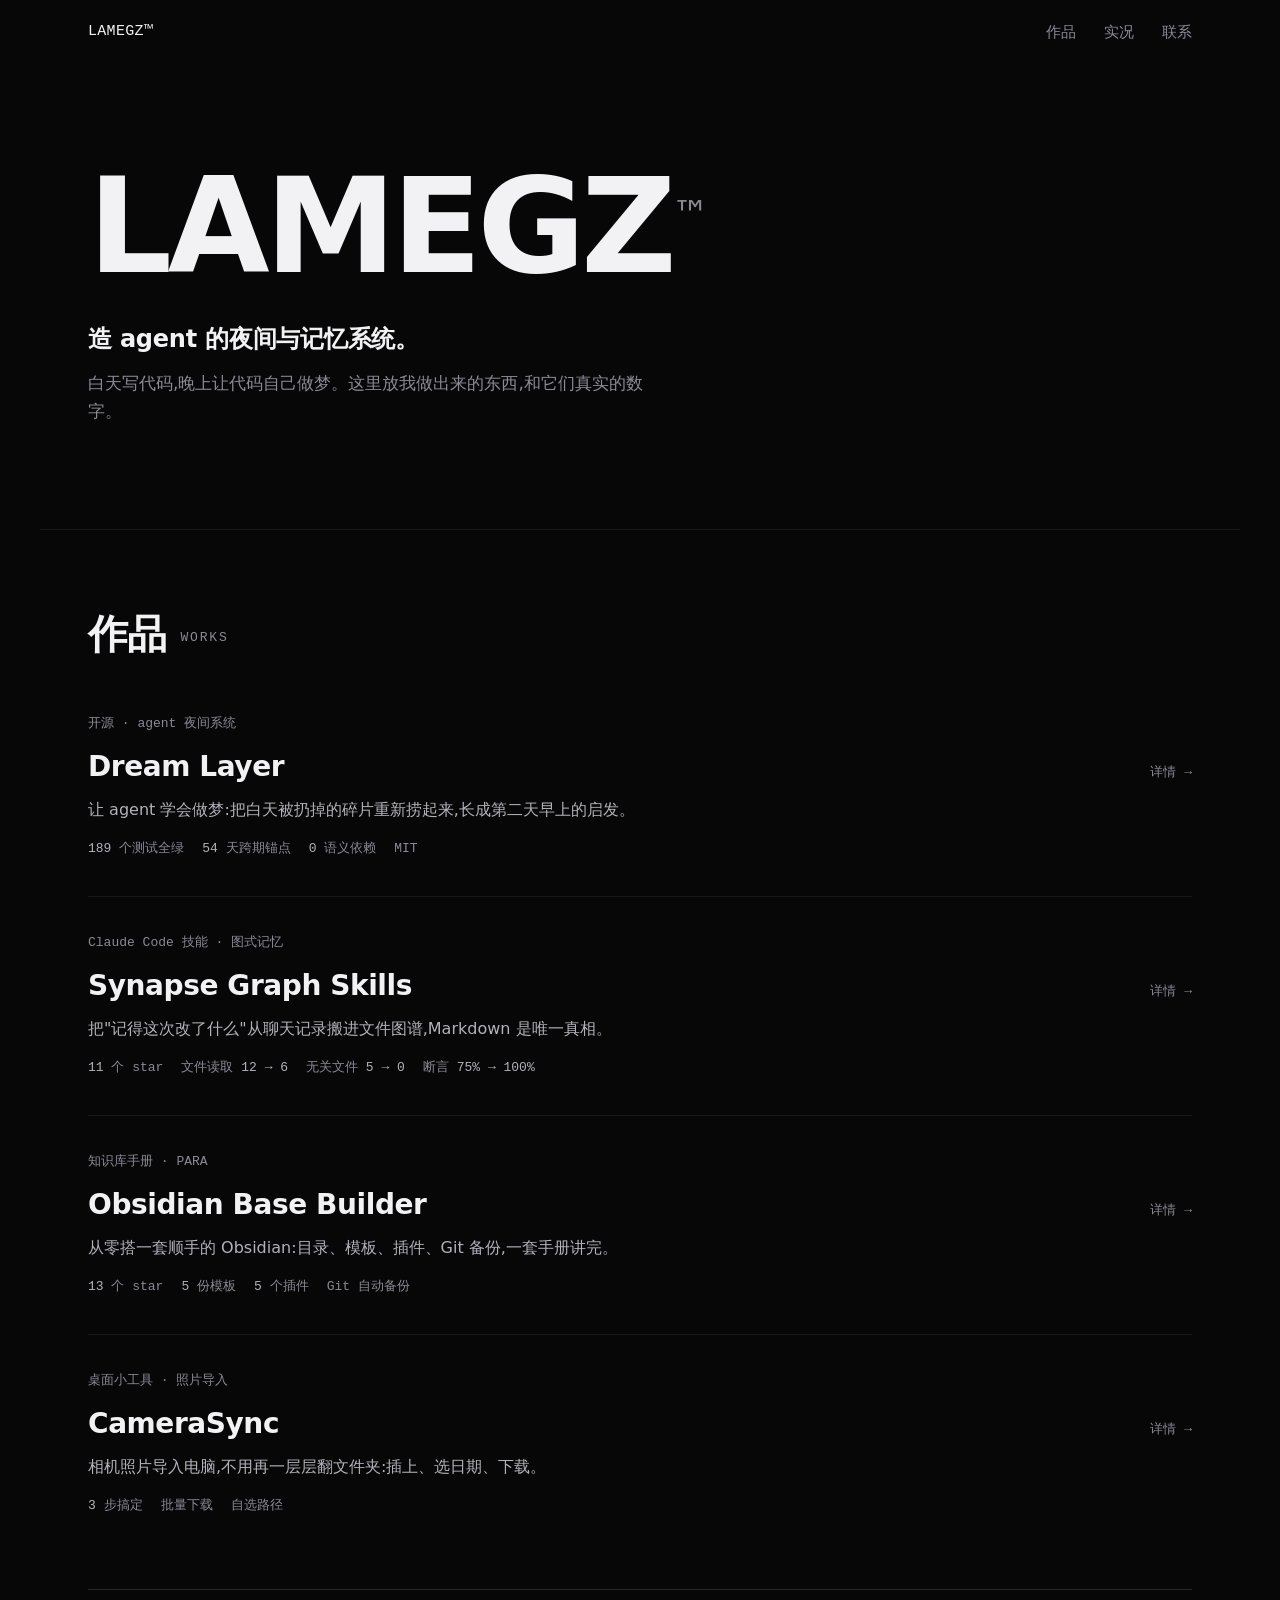
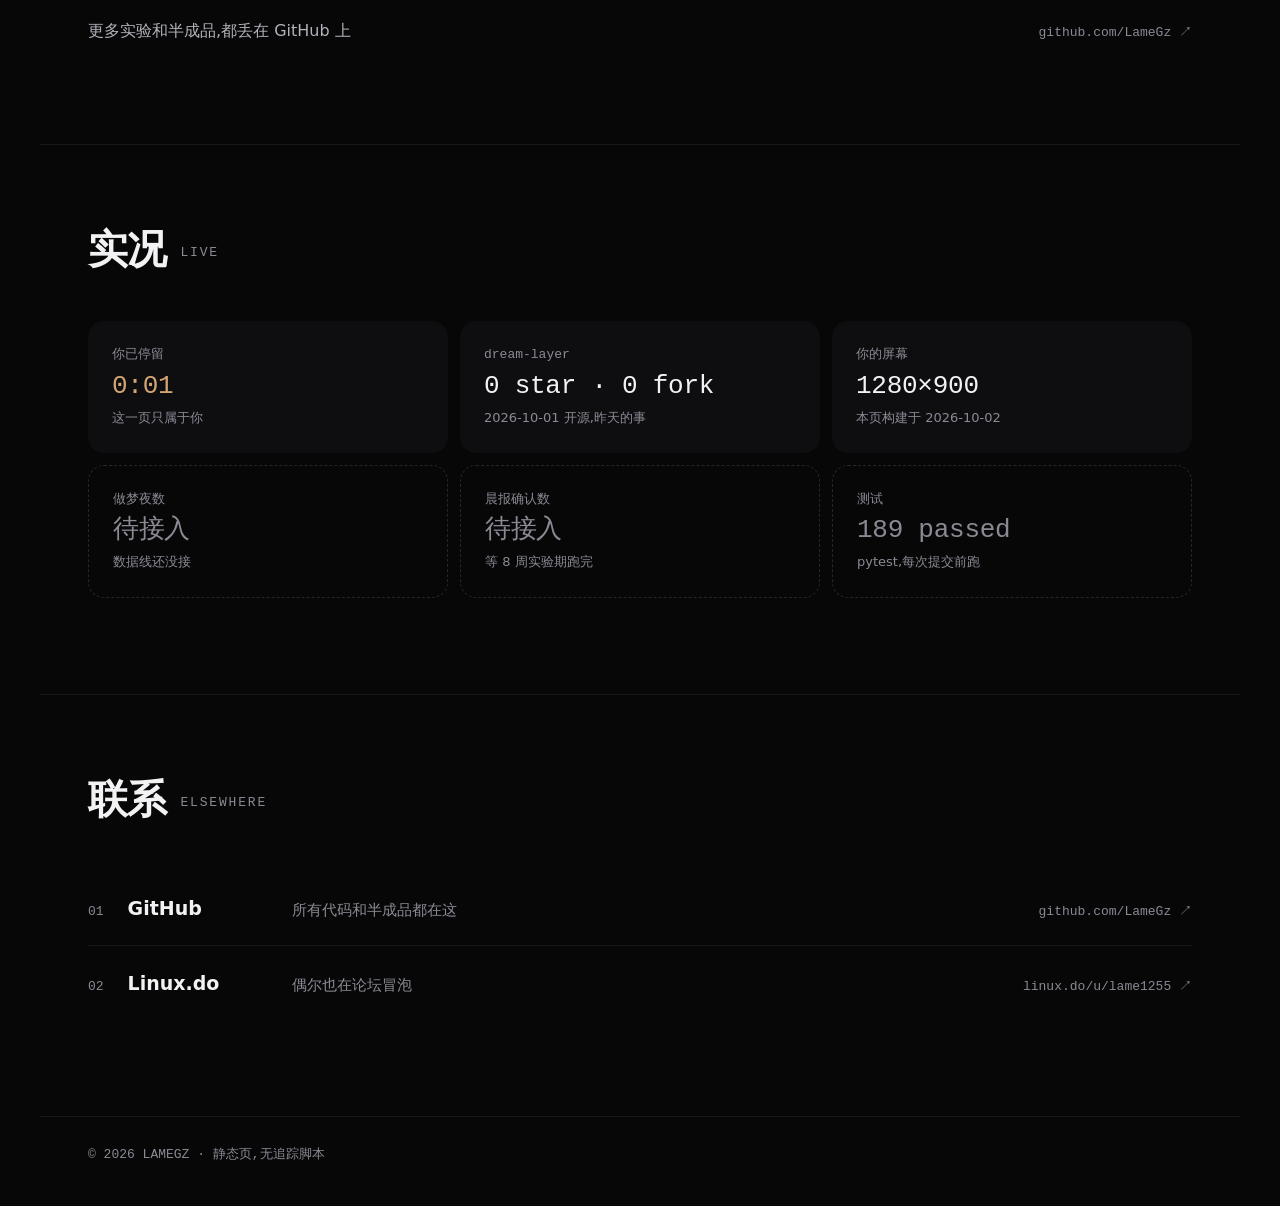
==== site/index.html @ 633fb7c5 "site: 作品集主页按 error9pm 式暗色排版重写 - token 架构:近黑三级底 + 沙金 accent + 三级灰 label,Geist/GeistMono 自托管 woff2 - 结" ====
<!doctype html>
<html lang="zh-CN">
<head>
<meta charset="utf-8">
<meta name="viewport" content="width=device-width, initial-scale=1">
<meta name="theme-color" content="#070708">
<meta name="description" content="LAMEGZ 的个人作品集:agent 的夜间与记忆系统,以及别的实验。所有数字都是真的。">
<title>LAMEGZ - 作品、实况,和一些夜里做的事</title>
<link rel="icon" type="image/svg+xml" href="../docs/assets/icon.svg">
<style>
/* ===== 设计 token,暗色排版架构 ===== */
:root{
  color-scheme:dark;
  --bg-1:#070708; --bg-2:#0e0e11; --bg-3:#15151a;
  --lb-1:#f2f2f4; --lb-2:#b2b2ba; --lb-3:#8a8a94;
  --accent:#d4a574; --accent-dim:#8f7350;
  --sep:rgba(242,242,244,.07); --sep-strong:rgba(242,242,244,.13);
  --wrap:1200px; --gutter:clamp(24px,5vw,48px);
  --sans:"Geist","PingFang SC","Microsoft YaHei",system-ui,sans-serif;
  --mono:"GeistMono",ui-monospace,"Cascadia Mono",Consolas,monospace;
  --ease:cubic-bezier(.22,1,.36,1);
}
@font-face{font-family:"Geist";src:url("fonts/Geist-var.woff2") format("woff2");
  font-weight:100 900;font-display:swap}
@font-face{font-family:"GeistMono";src:url("fonts/GeistMono-var.woff2") format("woff2");
  font-weight:100 900;font-display:swap}

*{box-sizing:border-box;margin:0;padding:0}
html{scroll-behavior:smooth}
@media (prefers-reduced-motion:reduce){html{scroll-behavior:auto}}
body{background:var(--bg-1);color:var(--lb-2);font-family:var(--sans);
  font-size:17px;line-height:1.6;-webkit-font-smoothing:antialiased}
::selection{background:var(--accent);color:#070708}
a{color:inherit;text-decoration:none}
.mono{font-family:var(--mono)}
.wrap{max-width:var(--wrap);margin:0 auto;padding:0 var(--gutter)}

:focus-visible{outline:2px solid var(--accent);outline-offset:3px;border-radius:2px}
a:active{transform:scale(.98)}

/* 跨页过渡:进入作品页时,行会生长成那边的 hero */
@media (prefers-reduced-motion:no-preference){
  @view-transition{navigation:auto}
}

/* ===== 顶栏 ===== */
.site-head{display:flex;align-items:center;justify-content:space-between;
  padding:20px var(--gutter);max-width:var(--wrap);margin:0 auto}
.brand{font-family:var(--mono);font-size:15px;color:var(--lb-1);letter-spacing:.02em}
.site-head nav{display:flex;gap:28px}
.site-head nav a{font-size:15px;color:var(--lb-3);transition:color .22s var(--ease)}
.site-head nav a:hover{color:var(--lb-1)}

/* ===== Hero ===== */
.hero{padding:96px var(--gutter) 104px;max-width:var(--wrap);margin:0 auto}
.hero h1{font-size:clamp(56px,11vw,132px);font-weight:700;line-height:1;
  letter-spacing:-.035em;color:var(--lb-1)}
.hero h1 sup{font-size:.28em;font-weight:500;color:var(--lb-3);vertical-align:super}
.hero .who{margin-top:28px;font-size:clamp(19px,2.6vw,24px);color:var(--lb-1);font-weight:600;
  letter-spacing:-.01em}
.hero .say{margin-top:12px;max-width:34em;font-size:17px;color:var(--lb-3)}
@media (prefers-reduced-motion:no-preference){
  .hero>*{opacity:0;transform:translateY(16px);animation:rise .6s var(--ease) forwards}
  .hero .who{animation-delay:.08s}.hero .say{animation-delay:.16s}
  @keyframes rise{to{opacity:1;transform:none}}
}

/* ===== 区块标题:中文大字 + 英文小字同行 ===== */
.sec{border-top:1px solid var(--sep);padding-block:72px 96px}
.sec>h2{font-size:clamp(28px,4.4vw,40px);font-weight:600;letter-spacing:-.02em;
  color:var(--lb-1);margin-bottom:40px}
.sec>h2 small{font-family:var(--mono);font-size:13px;font-weight:400;
  color:var(--lb-3);margin-left:14px;letter-spacing:.14em;vertical-align:.5em}

/* ===== 作品行 ===== */
.work{display:block;padding:36px 0;border-top:1px solid var(--sep);
  transition:background .22s var(--ease)}
.work:first-of-type{border-top:none;padding-top:8px}
.work:hover{background:linear-gradient(90deg,var(--bg-2),transparent 70%)}
.work-head{display:flex;align-items:baseline;justify-content:space-between;gap:16px}
.work h3{font-size:clamp(22px,3vw,28px);font-weight:600;letter-spacing:-.015em;
  color:var(--lb-1)}
.work .go{font-family:var(--mono);font-size:13px;color:var(--lb-3);white-space:nowrap;
  transition:color .22s var(--ease)}
.work:hover .go{color:var(--accent)}
.work .cat{font-family:var(--mono);font-size:13px;color:var(--lb-3);margin-bottom:10px}
.work .pitch{margin-top:8px;max-width:36em;font-size:16px;color:var(--lb-2)}
.work .data{margin-top:16px;display:flex;flex-wrap:wrap;gap:6px 18px;
  font-family:var(--mono);font-size:13px;color:var(--lb-3)}
.work .data b{font-weight:500;color:var(--lb-2)}
.more{display:flex;justify-content:space-between;align-items:baseline;
  padding:28px 0 4px;border-top:1px solid var(--sep-strong);margin-top:36px}
.more span:first-child{font-size:16px;color:var(--lb-2)}
.more .go{font-family:var(--mono);font-size:13px;color:var(--lb-3)}
.more:hover .go{color:var(--accent)}

/* ===== 实况 ===== */
.live-grid{display:grid;grid-template-columns:repeat(3,1fr);gap:12px}
.cell{background:var(--bg-2);border-radius:16px;padding:24px;min-height:132px;
  display:flex;flex-direction:column;justify-content:space-between}
.cell .lb{font-family:var(--mono);font-size:13px;color:var(--lb-3)}
.cell .v{font-family:var(--mono);font-size:26px;font-weight:500;color:var(--lb-1);
  letter-spacing:-.01em}
.cell .v a:hover{color:var(--accent)}
.cell .note{font-size:13px;color:var(--lb-3)}
.cell.dim{background:transparent;border:1px dashed var(--sep-strong)}
.cell.dim .v{color:var(--lb-3);font-weight:400}
.cell.is-live .v{color:var(--accent);font-variant-numeric:tabular-nums}

/* ===== 联系 ===== */
.else-row{display:flex;align-items:baseline;gap:24px;padding:22px 0;
  border-top:1px solid var(--sep);transition:padding-left .22s var(--ease)}
.else-row:hover{padding-left:8px}
.else-row .no{font-family:var(--mono);font-size:13px;color:var(--lb-3)}
.else-row .name{font-size:19px;font-weight:600;color:var(--lb-1);min-width:140px}
.else-row .use{font-size:15px;color:var(--lb-3);flex:1}
.else-row .go{font-family:var(--mono);font-size:13px;color:var(--lb-3)}
.else-row:hover .go{color:var(--accent)}
.else-row:first-of-type{border-top:none}

footer{border-top:1px solid var(--sep);padding:28px var(--gutter) 40px;
  max-width:var(--wrap);margin:0 auto;font-family:var(--mono);font-size:13px;
  color:var(--lb-3)}

/* ===== 移动端 ===== */
@media (max-width:820px){
  .live-grid{grid-template-columns:repeat(2,1fr)}
  .else-row{flex-wrap:wrap;gap:8px 16px}
}
@media (max-width:560px){
  .live-grid{grid-template-columns:1fr}
  .hero{padding:72px var(--gutter) 80px}
  .sec{padding-block:56px 72px}
  .cell{min-height:104px;padding:20px}
}
@media (prefers-reduced-motion:reduce){
  .work,.else-row,.go{transition:none}
  .work:hover{background:none}
  .else-row:hover{padding-left:0}
}
</style>
</head>
<body>

<header class="site-head">
  <a class="brand" href="./">LAMEGZ™</a>
  <nav>
    <a href="#works">作品</a>
    <a href="#live">实况</a>
    <a href="#elsewhere">联系</a>
  </nav>
</header>

<main>

  <section class="hero">
    <h1>LAMEGZ<sup>™</sup></h1>
    <p class="who">造 agent 的夜间与记忆系统。</p>
    <p class="say">白天写代码,晚上让代码自己做梦。这里放我做出来的东西,和它们真实的数字。</p>
  </section>

  <section id="works" class="sec wrap">
    <h2>作品<small>WORKS</small></h2>

    <a class="work" href="works/dream-layer/" style="view-transition-name:wl-dream">
      <p class="cat">开源 · agent 夜间系统</p>
      <div class="work-head">
        <h3>Dream Layer</h3>
        <span class="go">详情 →</span>
      </div>
      <p class="pitch">让 agent 学会做梦:把白天被扔掉的碎片重新捞起来,长成第二天早上的启发。</p>
      <p class="data"><span><b>189</b> 个测试全绿</span><span><b>54</b> 天跨期锚点</span><span><b>0</b> 语义依赖</span><span>MIT</span></p>
    </a>

    <a class="work" href="works/synapse-graph-skills/">
      <p class="cat">Claude Code 技能 · 图式记忆</p>
      <div class="work-head">
        <h3>Synapse Graph Skills</h3>
        <span class="go">详情 →</span>
      </div>
      <p class="pitch">把"记得这次改了什么"从聊天记录搬进文件图谱,Markdown 是唯一真相。</p>
      <p class="data"><span><b>11</b> 个 star</span><span>文件读取 <b>12 → 6</b></span><span>无关文件 <b>5 → 0</b></span><span>断言 <b>75% → 100%</b></span></p>
    </a>

    <a class="work" href="works/obsidian-base-builder/">
      <p class="cat">知识库手册 · PARA</p>
      <div class="work-head">
        <h3>Obsidian Base Builder</h3>
        <span class="go">详情 →</span>
      </div>
      <p class="pitch">从零搭一套顺手的 Obsidian:目录、模板、插件、Git 备份,一套手册讲完。</p>
      <p class="data"><span><b>13</b> 个 star</span><span><b>5</b> 份模板</span><span><b>5</b> 个插件</span><span>Git 自动备份</span></p>
    </a>

    <a class="work" href="works/camerasync/">
      <p class="cat">桌面小工具 · 照片导入</p>
      <div class="work-head">
        <h3>CameraSync</h3>
        <span class="go">详情 →</span>
      </div>
      <p class="pitch">相机照片导入电脑,不用再一层层翻文件夹:插上、选日期、下载。</p>
      <p class="data"><span><b>3</b> 步搞定</span><span>批量下载</span><span>自选路径</span></p>
    </a>

    <a class="more" href="https://github.com/LameGz" rel="noopener">
      <span>更多实验和半成品,都丢在 GitHub 上</span>
      <span class="go">github.com/LameGz ↗</span>
    </a>
  </section>

  <section id="live" class="sec wrap">
    <h2>实况<small>LIVE</small></h2>
    <div class="live-grid">
      <div class="cell is-live">
        <span class="lb">你已停留</span>
        <span class="v" id="dwell">0:00</span>
        <span class="note">这一页只属于你</span>
      </div>
      <div class="cell">
        <span class="lb">dream-layer</span>
        <span class="v"><a href="https://github.com/LameGz/dream-layer" rel="noopener">0 star · 0 fork</a></span>
        <span class="note">2026-10-01 开源,昨天的事</span>
      </div>
      <div class="cell">
        <span class="lb">你的屏幕</span>
        <span class="v" id="vp">…</span>
        <span class="note">本页构建于 2026-10-02</span>
      </div>
      <div class="cell dim">
        <span class="lb">做梦夜数</span>
        <span class="v">待接入</span>
        <span class="note">数据线还没接</span>
      </div>
      <div class="cell dim">
        <span class="lb">晨报确认数</span>
        <span class="v">待接入</span>
        <span class="note">等 8 周实验期跑完</span>
      </div>
      <div class="cell dim">
        <span class="lb">测试</span>
        <span class="v">189 passed</span>
        <span class="note">pytest,每次提交前跑</span>
      </div>
    </div>
  </section>

  <section id="elsewhere" class="sec wrap">
    <h2>联系<small>ELSEWHERE</small></h2>
    <a class="else-row" href="https://github.com/LameGz" rel="noopener">
      <span class="no">01</span>
      <span class="name">GitHub</span>
      <span class="use">所有代码和半成品都在这</span>
      <span class="go">github.com/LameGz ↗</span>
    </a>
    <a class="else-row" href="https://linux.do/u/lame1255/summary" rel="noopener">
      <span class="no">02</span>
      <span class="name">Linux.do</span>
      <span class="use">偶尔也在论坛冒泡</span>
      <span class="go">linux.do/u/lame1255 ↗</span>
    </a>
  </section>

</main>

<footer>© 2026 LAMEGZ · 静态页,无追踪脚本</footer>

<script>
(function(){
  var t0=Date.now(),d=document.getElementById("dwell");
  function tick(){
    var s=Math.floor((Date.now()-t0)/1000);
    d.textContent=Math.floor(s/60)+":"+String(s%60).padStart(2,"0");
  }
  tick();setInterval(tick,1000);
  var vp=document.getElementById("vp");
  function size(){vp.textContent=innerWidth+"×"+innerHeight}
  size();addEventListener("resize",size);
})();
</script>

</body>
</html>
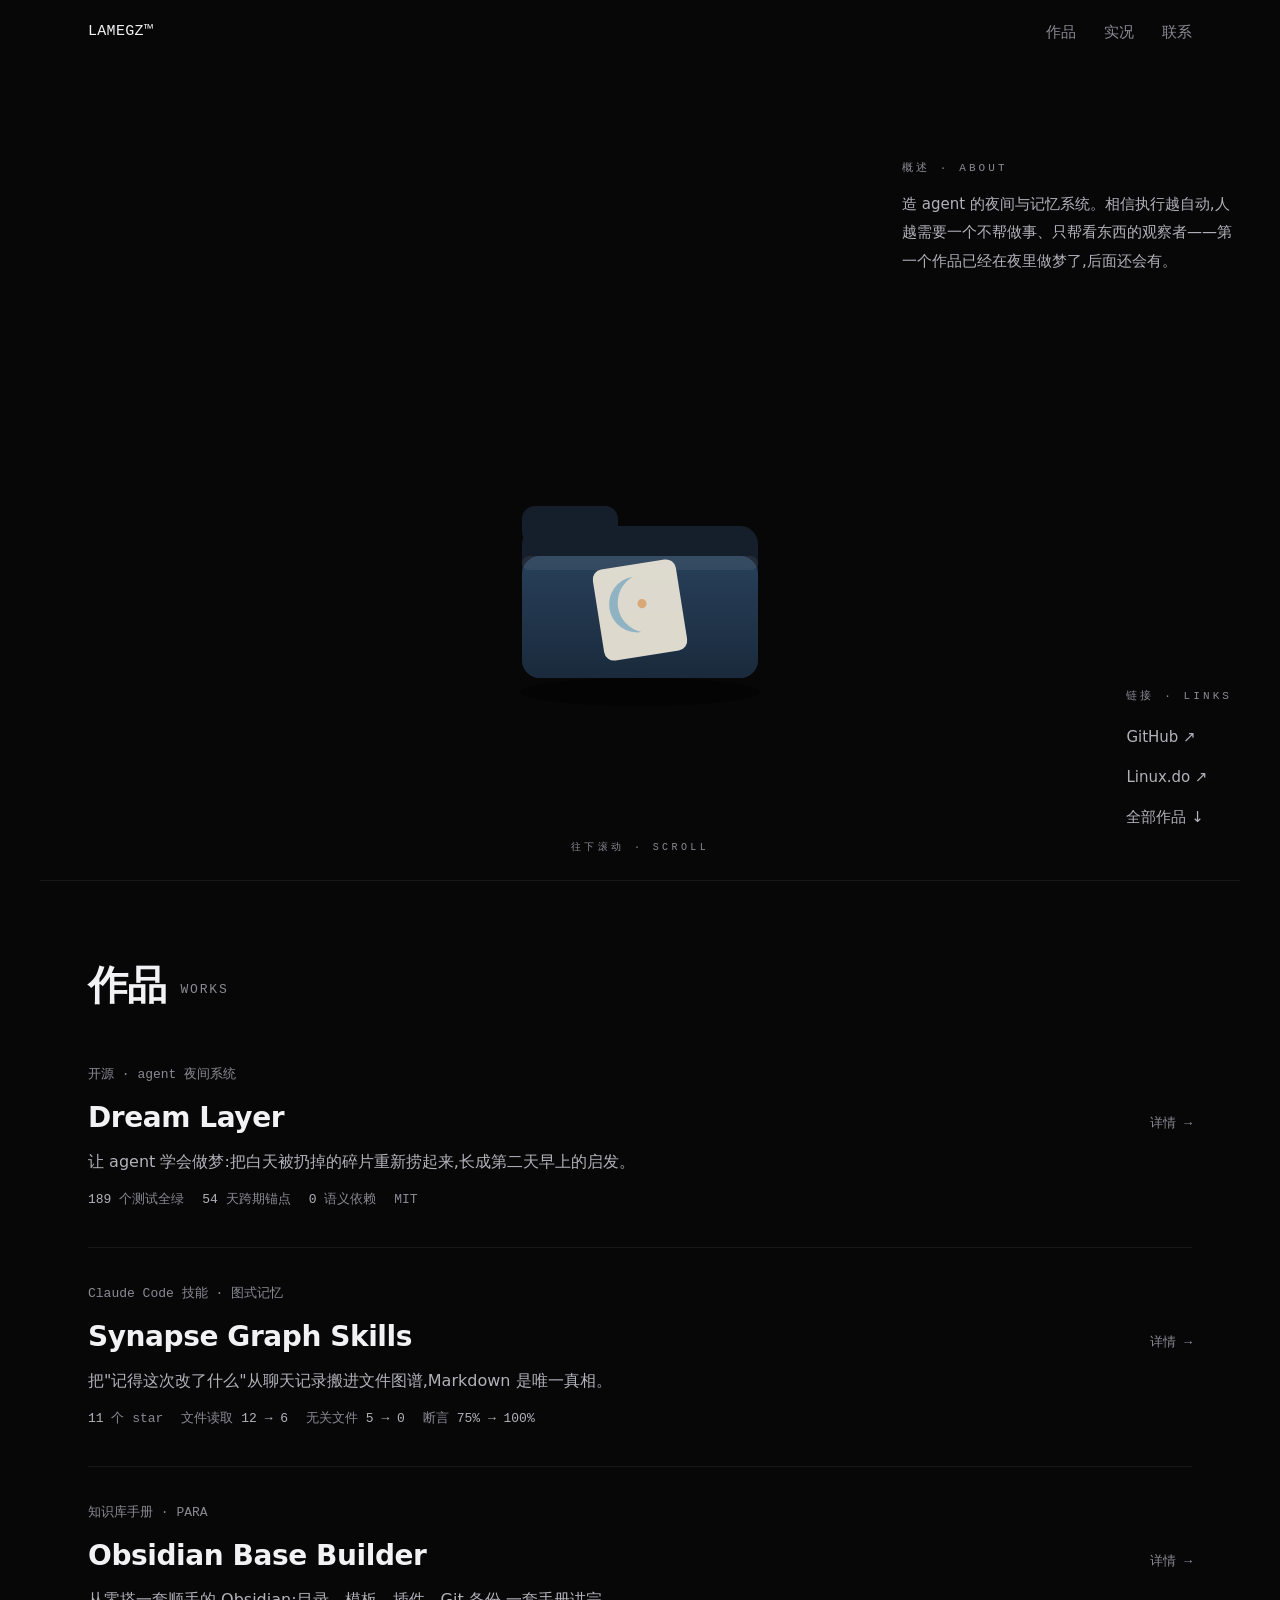
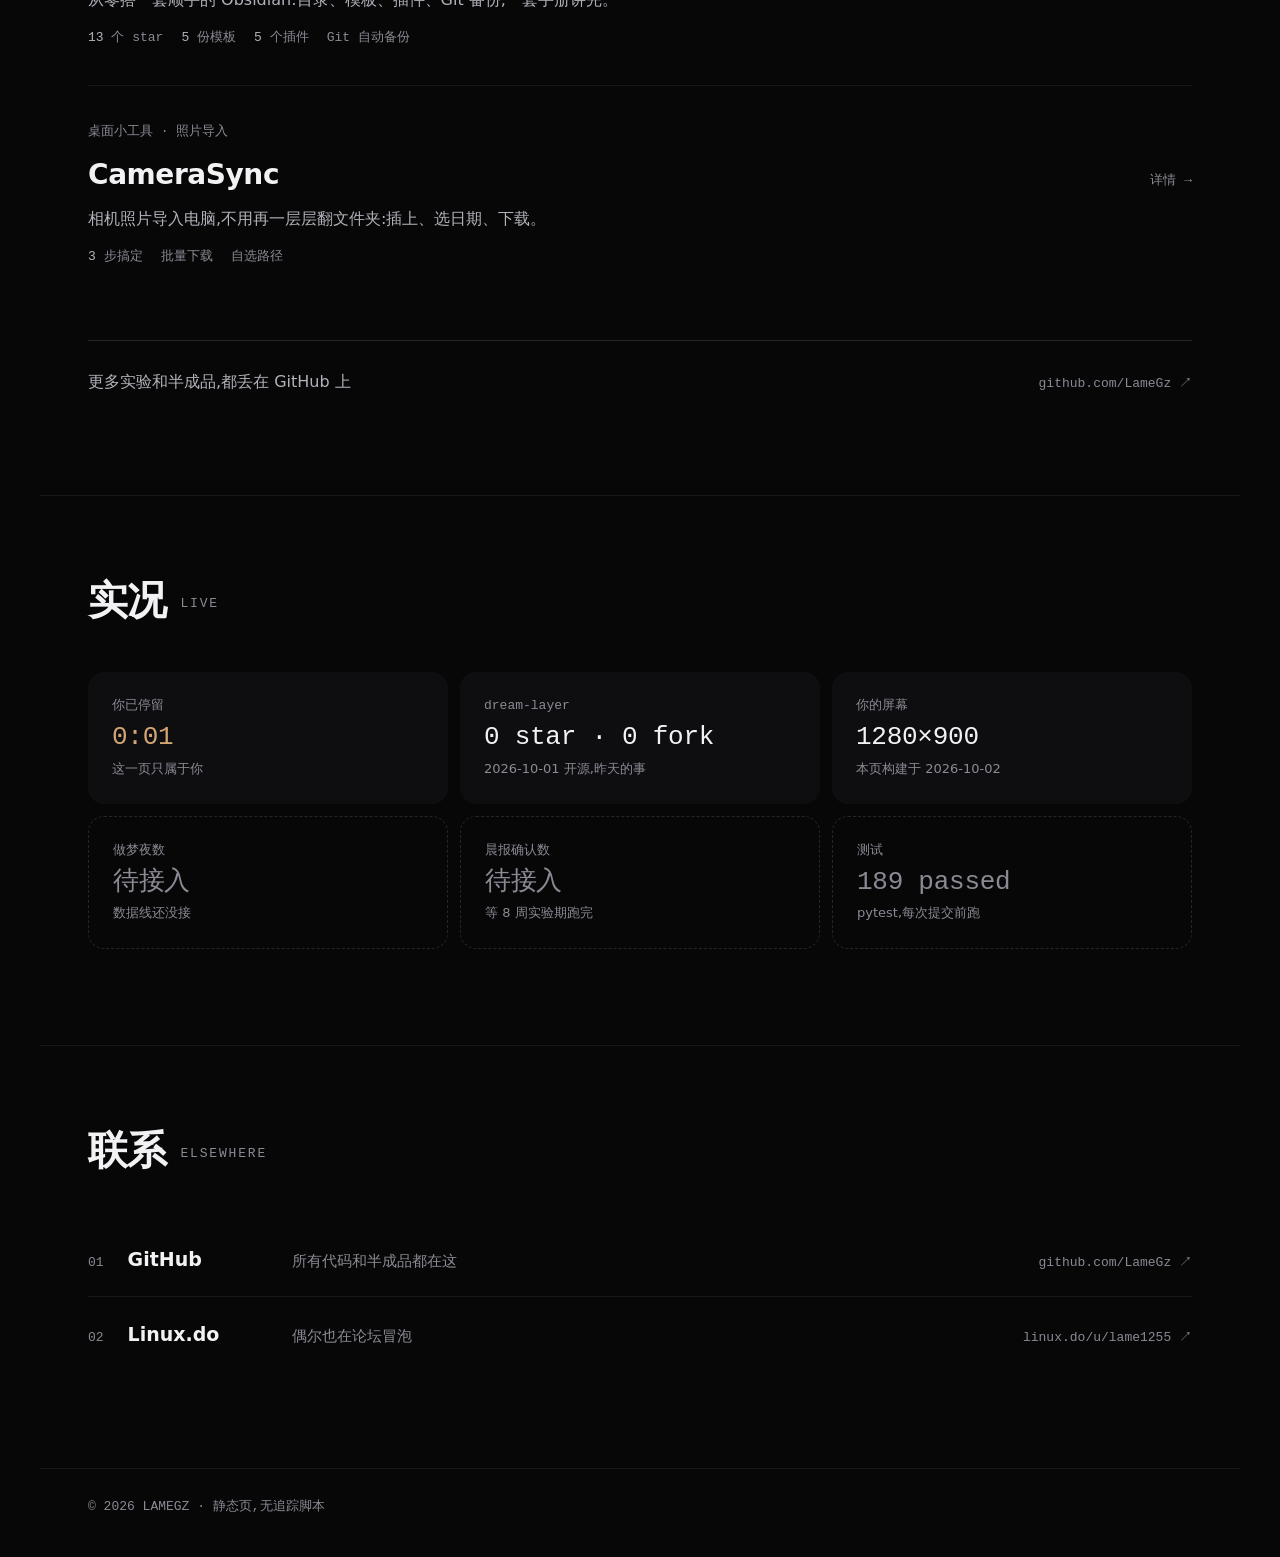
==== commit 80b10271: "site: portfolio opening — Q-folder center, corners carry about/links hover (or tap) lifts the lid an" ====
--- a/site/index.html
+++ b/site/index.html
@@ -51,18 +51,81 @@
 .site-head nav a{font-size:15px;color:var(--lb-3);transition:color .22s var(--ease)}
 .site-head nav a:hover{color:var(--lb-1)}
 
-/* ===== Hero ===== */
-.hero{padding:96px var(--gutter) 104px;max-width:var(--wrap);margin:0 auto}
-.hero h1{font-size:clamp(56px,11vw,132px);font-weight:700;line-height:1;
-  letter-spacing:-.035em;color:var(--lb-1)}
-.hero h1 sup{font-size:.28em;font-weight:500;color:var(--lb-3);vertical-align:super}
-.hero .who{margin-top:28px;font-size:clamp(19px,2.6vw,24px);color:var(--lb-1);font-weight:600;
-  letter-spacing:-.01em}
-.hero .say{margin-top:12px;max-width:34em;font-size:17px;color:var(--lb-3)}
-@media (prefers-reduced-motion:no-preference){
-  .hero>*{opacity:0;transform:translateY(16px);animation:rise .6s var(--ease) forwards}
-  .hero .who{animation-delay:.08s}.hero .say{animation-delay:.16s}
-  @keyframes rise{to{opacity:1;transform:none}}
+/* ===== Hero:Q 版文件夹,悬停展开作品卡 ===== */
+.hero-folder{position:relative;min-height:calc(100vh - 84px);display:grid;
+  place-items:center;padding:16px var(--gutter) 40px}
+.folder-stage{position:relative;width:min(430px,88vw);height:min(500px,72vh);
+  display:flex;align-items:flex-end;justify-content:center;cursor:pointer;outline:none}
+.folder-stage .folder-svg{width:min(320px,72vw);overflow:visible;
+  animation:wiggle 7s ease-in-out infinite;transform-origin:50% 90%}
+@keyframes wiggle{0%,100%{transform:rotate(0)}30%{transform:rotate(-1.1deg)}65%{transform:rotate(1.1deg)}}
+.folder-stage:hover .folder-svg,.folder-stage.open .folder-svg{animation-play-state:paused}
+.folder-lid{transform-box:fill-box;transform-origin:50% 100%;
+  transition:transform .5s var(--ease)}
+.folder-stage:hover .folder-lid,.folder-stage.open .folder-lid{
+  transform:rotateX(-24deg) translateY(-8px)}
+
+/* 作品卡:默认藏在文件夹里,悬停/轻触后弧形展开 */
+.wcard{position:absolute;left:50%;bottom:132px;width:196px;padding:18px 18px 16px;
+  border-radius:18px;background:var(--bg-2);border:1px solid var(--sep-strong);
+  display:flex;flex-direction:column;gap:6px;opacity:0;pointer-events:none;
+  transform:translate(-50%,60px) rotate(0deg);
+  transition:transform .65s var(--ease),opacity .5s ease,border-color .3s ease}
+.wcard .wc-cat{font-family:var(--mono);font-size:11px;color:var(--lb-3);letter-spacing:.08em}
+.wcard .wc-name{font-size:16.5px;font-weight:600;letter-spacing:-.01em;color:var(--lb-1)}
+.wcard .wc-go{font-family:var(--mono);font-size:11.5px;color:var(--lb-3);transition:color .25s}
+.wcard:hover .wc-go{color:var(--accent)}
+.wcard:hover{border-color:rgba(212,165,116,.45)}
+.folder-stage:hover .wcard,.folder-stage.open .wcard{opacity:1;pointer-events:auto}
+
+/* 主卡(Dream Layer):最大居中,产品阴影只给它一处 */
+.w-dream{width:236px;padding:22px 20px 18px;z-index:2;
+  box-shadow:rgba(0,0,0,.35) 3px 5px 30px 0}
+.w-dream .wc-name{font-size:18px}
+.w-dream svg.moonmark{width:60px;height:auto;margin-bottom:12px;
+  filter:drop-shadow(0 0 20px rgba(169,198,212,.22))}
+.folder-stage:hover .w-dream,.folder-stage.open .w-dream{
+  transform:translate(-50%,-292px) rotate(0);transition-delay:.05s}
+.folder-stage:hover .w-syn,.folder-stage.open .w-syn{
+  transform:translate(-214%,-164px) rotate(-9deg);transition-delay:.12s}
+.folder-stage:hover .w-obs,.folder-stage.open .w-obs{
+  transform:translate(132%,-186px) rotate(6deg);transition-delay:.19s}
+.folder-stage:hover .w-cam,.folder-stage.open .w-cam{
+  transform:translate(226%,-36px) rotate(12deg);transition-delay:.26s}
+
+/* 角落:右上概述 / 右下链接 */
+.corner{position:absolute;z-index:4;max-width:330px}
+.corner .c-label{font-family:var(--mono);font-size:11px;letter-spacing:.28em;
+  color:var(--lb-3);margin-bottom:12px}
+.corner p{font-size:15px;line-height:1.9;color:var(--lb-2)}
+.corner .c-links{list-style:none;display:flex;flex-direction:column;gap:2px}
+.corner .c-links a{display:inline-block;padding:7px 0;font-size:15px;color:var(--lb-2);
+  transition:color .25s var(--ease)}
+.corner .c-links a:hover{color:var(--accent)}
+.corner.tr{top:96px;right:var(--gutter)}
+.corner.br{bottom:44px;right:var(--gutter)}
+.scroll-hint{position:absolute;bottom:24px;left:50%;transform:translateX(-50%);
+  font-family:var(--mono);font-size:10px;letter-spacing:.34em;color:var(--lb-3)}
+
+@media (max-width:820px){
+  .hero-folder{display:flex;flex-direction:column;gap:26px;min-height:auto;
+    padding:12px var(--gutter) 28px}
+  .corner{position:static;max-width:none}
+  .folder-stage{height:620px;align-items:flex-end}
+  /* 触屏:点文件夹展开,四卡 2×2 收在上方 */
+  .folder-stage.open .w-dream{transform:translate(-103%,-330px) rotate(0)}
+  .folder-stage.open .w-syn{transform:translate(3%,-330px) rotate(0)}
+  .folder-stage.open .w-obs{transform:translate(-103%,-172px) rotate(0)}
+  .folder-stage.open .w-cam{transform:translate(3%,-172px) rotate(0)}
+  .scroll-hint{display:none}
+}
+
+/* 滚动渐入(章节佐证):JS 加 .in,失败时不隐藏内容 */
+body.js .work,body.js .cell,body.js .else-row{opacity:0;transform:translateY(14px);
+  transition:opacity .7s var(--ease),transform .7s var(--ease)}
+body.js .work.in,body.js .cell.in,body.js .else-row.in{opacity:1;transform:none}
+@media (prefers-reduced-motion:reduce){
+  body.js .work,body.js .cell,body.js .else-row{opacity:1;transform:none;transition:none}
 }
 
 /* ===== 区块标题:中文大字 + 英文小字同行 ===== */
@@ -153,16 +216,77 @@
 
 <main>
 
-  <section class="hero">
-    <h1>LAMEGZ<sup>™</sup></h1>
-    <p class="who">造 agent 的夜间与记忆系统。</p>
-    <p class="say">白天写代码,晚上让代码自己做梦。这里放我做出来的东西,和它们真实的数字。</p>
+  <section class="hero-folder" id="top">
+
+    <div class="corner tr">
+      <div class="c-label">概述 · ABOUT</div>
+      <p>造 agent 的夜间与记忆系统。相信执行越自动,人越需要一个不帮做事、只帮看东西的观察者——第一个作品已经在夜里做梦了,后面还会有。</p>
+    </div>
+
+    <div class="folder-stage" id="folderStage" tabindex="0" role="group"
+         aria-label="作品文件夹:悬停或轻触展开">
+      <a class="wcard w-dream" href="works/dream-layer/" style="view-transition-name:wl-dream">
+        <svg class="moonmark" viewBox="0 0 1024 1024" aria-hidden="true">
+          <path d="M 460 212 A 300 300 0 1 0 460 812 A 340 340 0 0 1 460 212 Z" fill="#8fb3c2"/>
+          <circle cx="500" cy="512" r="42" fill="#d9a878"/>
+        </svg>
+        <span class="wc-cat">开源 · agent 夜间系统</span>
+        <span class="wc-name">Dream Layer</span>
+        <span class="wc-go">进入 ↘</span>
+      </a>
+      <a class="wcard w-syn" href="works/synapse-graph-skills/" style="view-transition-name:wl-synapse">
+        <span class="wc-cat">Claude Code 技能</span>
+        <span class="wc-name">Synapse Graph Skills</span>
+        <span class="wc-go">进入 ↗</span>
+      </a>
+      <a class="wcard w-obs" href="works/obsidian-base-builder/" style="view-transition-name:wl-obsidian">
+        <span class="wc-cat">知识库手册 · PARA</span>
+        <span class="wc-name">Obsidian Base Builder</span>
+        <span class="wc-go">进入 ↗</span>
+      </a>
+      <a class="wcard w-cam" href="works/camerasync/" style="view-transition-name:wl-camera">
+        <span class="wc-cat">桌面小工具</span>
+        <span class="wc-name">CameraSync</span>
+        <span class="wc-go">进入 ↗</span>
+      </a>
+      <svg class="folder-svg" viewBox="0 0 320 250" aria-hidden="true">
+        <defs>
+          <linearGradient id="folderFront" x1="0" y1="0" x2="0" y2="1">
+            <stop offset="0%" stop-color="#28405a"/>
+            <stop offset="100%" stop-color="#1a2a3c"/>
+          </linearGradient>
+        </defs>
+        <ellipse cx="160" cy="232" rx="120" ry="14" fill="#000" opacity="0.38"/>
+        <rect x="42" y="66" width="236" height="152" rx="18" fill="#141f2b"/>
+        <rect x="42" y="46" width="96" height="38" rx="13" fill="#141f2b"/>
+        <g class="folder-lid">
+          <rect x="42" y="96" width="236" height="122" rx="18" fill="url(#folderFront)"/>
+          <rect x="42" y="96" width="236" height="14" rx="7" fill="#e9e4d6" opacity="0.07"/>
+          <g transform="translate(160,150) rotate(-9)">
+            <rect x="-42" y="-46" width="84" height="92" rx="10" fill="#e9e4d6" opacity="0.94"/>
+            <path d="M -2 -34 A 26 26 0 1 0 -2 22 A 30 30 0 0 1 -2 -34 Z" fill="#8fb3c2"/>
+            <circle cx="3" cy="-6" r="4.6" fill="#d9a878"/>
+          </g>
+        </g>
+      </svg>
+    </div>
+
+    <div class="corner br">
+      <div class="c-label">链接 · LINKS</div>
+      <ul class="c-links">
+        <li><a href="https://github.com/LameGz" target="_blank" rel="noopener">GitHub ↗</a></li>
+        <li><a href="https://linux.do/u/lame1255/summary" target="_blank" rel="noopener">Linux.do ↗</a></li>
+        <li><a href="#works">全部作品 ↓</a></li>
+      </ul>
+    </div>
+
+    <p class="scroll-hint">往下滚动 · SCROLL</p>
   </section>
 
   <section id="works" class="sec wrap">
     <h2>作品<small>WORKS</small></h2>
 
-    <a class="work" href="works/dream-layer/" style="view-transition-name:wl-dream">
+    <a class="work" href="works/dream-layer/">
       <p class="cat">开源 · agent 夜间系统</p>
       <div class="work-head">
         <h3>Dream Layer</h3>
@@ -275,6 +399,30 @@
   var vp=document.getElementById("vp");
   function size(){vp.textContent=innerWidth+"×"+innerHeight}
   size();addEventListener("resize",size);
+
+  /* 文件夹:轻触展开/收起(触屏无 hover);点卡不触发;点空白收起 */
+  var stage=document.getElementById("folderStage");
+  stage.addEventListener("click",function(e){
+    if(e.target.closest(".wcard"))return;
+    stage.classList.toggle("open");
+  });
+  stage.addEventListener("keydown",function(e){
+    if(e.key==="Enter"||e.key===" "){e.preventDefault();stage.classList.toggle("open")}
+  });
+  document.addEventListener("click",function(e){
+    if(!e.target.closest("#folderStage"))stage.classList.remove("open");
+  });
+
+  /* 滚动渐入(章节佐证):作品行/实况格/联系行 依次浮现 */
+  document.body.classList.add("js");
+  var io=new IntersectionObserver(function(es){
+    es.forEach(function(en){
+      if(en.isIntersecting){en.target.classList.add("in");io.unobserve(en.target)}
+    });
+  },{threshold:.12});
+  document.querySelectorAll(".work,.cell,.else-row").forEach(function(n,i){
+    n.style.transitionDelay=(i%4)*60+"ms";io.observe(n);
+  });
 })();
 </script>
 
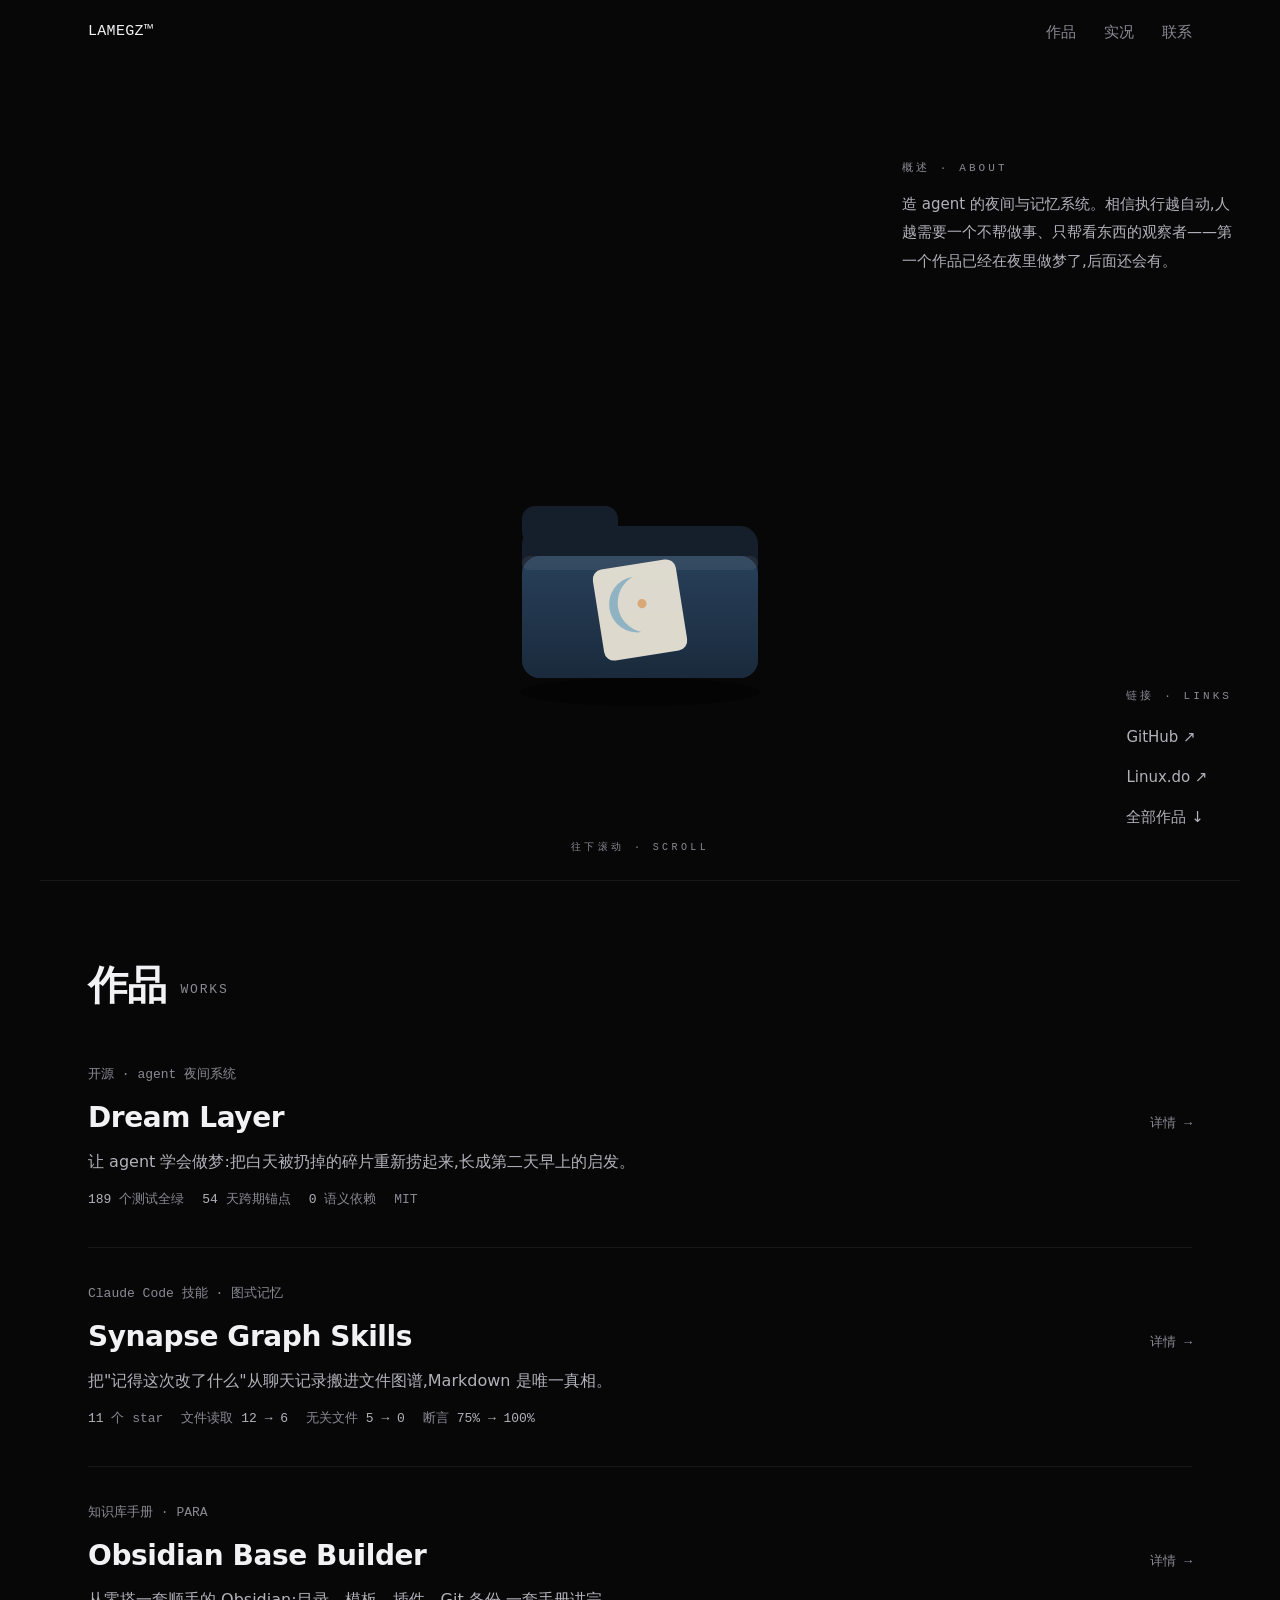
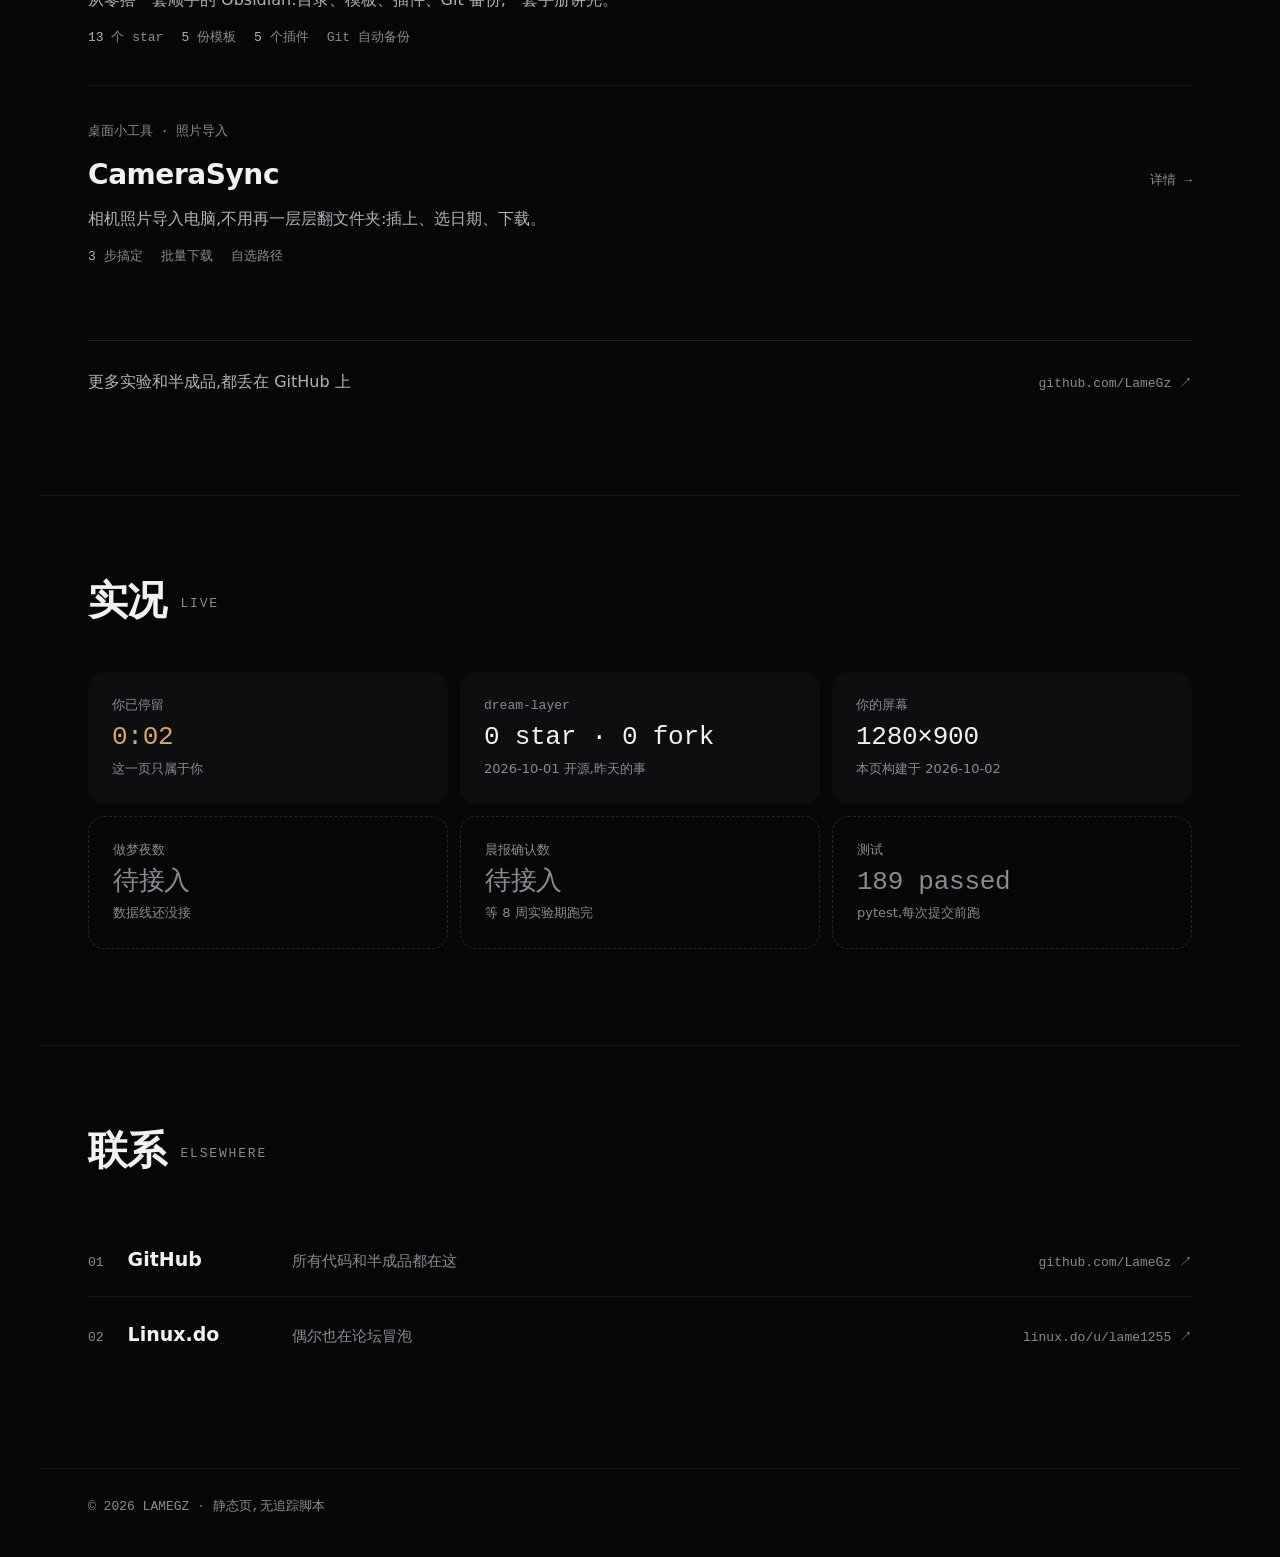
==== commit ab2ac592: "site: main-stage animation rewritten with GSAP (official gsap-skills patterns) entry timeline (corne" ====
--- a/site/index.html
+++ b/site/index.html
@@ -57,26 +57,20 @@
 .folder-stage{position:relative;width:min(430px,88vw);height:min(500px,72vh);
   display:flex;align-items:flex-end;justify-content:center;cursor:pointer;outline:none}
 .folder-stage .folder-svg{width:min(320px,72vw);overflow:visible;
-  animation:wiggle 7s ease-in-out infinite;transform-origin:50% 90%}
-@keyframes wiggle{0%,100%{transform:rotate(0)}30%{transform:rotate(-1.1deg)}65%{transform:rotate(1.1deg)}}
-.folder-stage:hover .folder-svg,.folder-stage.open .folder-svg{animation-play-state:paused}
-.folder-lid{transform-box:fill-box;transform-origin:50% 100%;
-  transition:transform .5s var(--ease)}
-.folder-stage:hover .folder-lid,.folder-stage.open .folder-lid{
-  transform:rotateX(-24deg) translateY(-8px)}
-
-/* 作品卡:默认藏在文件夹里,悬停/轻触后弧形展开 */
+  transform-origin:50% 90%}
+.folder-lid{transform-box:fill-box;transform-origin:50% 100%}
+
+/* 作品卡:位置与开合全权交给 GSAP(含 reduced-motion 降级);CSS 只管长相 */
 .wcard{position:absolute;left:50%;bottom:132px;width:196px;padding:18px 18px 16px;
   border-radius:18px;background:var(--bg-2);border:1px solid var(--sep-strong);
   display:flex;flex-direction:column;gap:6px;opacity:0;pointer-events:none;
-  transform:translate(-50%,60px) rotate(0deg);
-  transition:transform .65s var(--ease),opacity .5s ease,border-color .3s ease}
+  will-change:transform,opacity}
 .wcard .wc-cat{font-family:var(--mono);font-size:11px;color:var(--lb-3);letter-spacing:.08em}
 .wcard .wc-name{font-size:16.5px;font-weight:600;letter-spacing:-.01em;color:var(--lb-1)}
 .wcard .wc-go{font-family:var(--mono);font-size:11.5px;color:var(--lb-3);transition:color .25s}
 .wcard:hover .wc-go{color:var(--accent)}
 .wcard:hover{border-color:rgba(212,165,116,.45)}
-.folder-stage:hover .wcard,.folder-stage.open .wcard{opacity:1;pointer-events:auto}
+.folder-stage:hover .wcard,.folder-stage.open .wcard{pointer-events:auto}
 
 /* 主卡(Dream Layer):最大居中,产品阴影只给它一处 */
 .w-dream{width:236px;padding:22px 20px 18px;z-index:2;
@@ -84,14 +78,6 @@
 .w-dream .wc-name{font-size:18px}
 .w-dream svg.moonmark{width:60px;height:auto;margin-bottom:12px;
   filter:drop-shadow(0 0 20px rgba(169,198,212,.22))}
-.folder-stage:hover .w-dream,.folder-stage.open .w-dream{
-  transform:translate(-50%,-292px) rotate(0);transition-delay:.05s}
-.folder-stage:hover .w-syn,.folder-stage.open .w-syn{
-  transform:translate(-214%,-164px) rotate(-9deg);transition-delay:.12s}
-.folder-stage:hover .w-obs,.folder-stage.open .w-obs{
-  transform:translate(132%,-186px) rotate(6deg);transition-delay:.19s}
-.folder-stage:hover .w-cam,.folder-stage.open .w-cam{
-  transform:translate(226%,-36px) rotate(12deg);transition-delay:.26s}
 
 /* 角落:右上概述 / 右下链接 */
 .corner{position:absolute;z-index:4;max-width:330px}
@@ -112,11 +98,6 @@
     padding:12px var(--gutter) 28px}
   .corner{position:static;max-width:none}
   .folder-stage{height:620px;align-items:flex-end}
-  /* 触屏:点文件夹展开,四卡 2×2 收在上方 */
-  .folder-stage.open .w-dream{transform:translate(-103%,-330px) rotate(0)}
-  .folder-stage.open .w-syn{transform:translate(3%,-330px) rotate(0)}
-  .folder-stage.open .w-obs{transform:translate(-103%,-172px) rotate(0)}
-  .folder-stage.open .w-cam{transform:translate(3%,-172px) rotate(0)}
   .scroll-hint{display:none}
 }
 
@@ -388,6 +369,7 @@
 
 <footer>© 2026 LAMEGZ · 静态页,无追踪脚本</footer>
 
+<script src="https://cdn.jsdelivr.net/npm/gsap@3.13.0/dist/gsap.min.js"></script>
 <script>
 (function(){
   var t0=Date.now(),d=document.getElementById("dwell");
@@ -400,21 +382,125 @@
   function size(){vp.textContent=innerWidth+"×"+innerHeight}
   size();addEventListener("resize",size);
 
-  /* 文件夹:轻触展开/收起(触屏无 hover);点卡不触发;点空白收起 */
+  document.body.classList.add("js");
+
+  /* ---------- GSAP:文件夹主界面动画 ---------- */
   var stage=document.getElementById("folderStage");
-  stage.addEventListener("click",function(e){
-    if(e.target.closest(".wcard"))return;
-    stage.classList.toggle("open");
-  });
-  stage.addEventListener("keydown",function(e){
-    if(e.key==="Enter"||e.key===" "){e.preventDefault();stage.classList.toggle("open")}
-  });
-  document.addEventListener("click",function(e){
-    if(!e.target.closest("#folderStage"))stage.classList.remove("open");
-  });
-
-  /* 滚动渐入(章节佐证):作品行/实况格/联系行 依次浮现 */
-  document.body.classList.add("js");
+  var cards=stage.querySelectorAll(".wcard");
+  var lid=document.querySelector(".folder-lid");
+  var folderSvg=document.querySelector(".folder-svg");
+  var hasGsap=typeof gsap!=="undefined";
+  var isMobile=matchMedia("(max-width:820px)").matches;
+
+  /* 每张卡的落点(桌面:弧形;移动:2×2)。xPercent 相对自身宽,配合 left:50% 定位 */
+  var SPOTS = isMobile ? {
+    dream:{xP:-103,y:-330,rot:0},
+    syn:{xP:3,y:-330,rot:0},
+    obs:{xP:-103,y:-172,rot:0},
+    cam:{xP:3,y:-172,rot:0}
+  } : {
+    dream:{xP:-50,y:-292,rot:0},
+    syn:{xP:-214,y:-164,rot:-9},
+    obs:{xP:132,y:-186,rot:6},
+    cam:{xP:226,y:-36,rot:12}
+  };
+
+  if(hasGsap){
+    var mm=gsap.matchMedia();
+
+    mm.add("(prefers-reduced-motion: no-preference)", function(){
+      /* --- 初始状态:卡片在文件夹里,盖子闭合 --- */
+      gsap.set(cards,{xPercent:-50,y:60,rotation:0,autoAlpha:0});
+      gsap.set(lid,{rotationX:0,y:0});
+
+      /* --- 页面入场:角落淡入 + 文件夹落座 --- */
+      var intro=gsap.timeline({defaults:{ease:"power3.out"}});
+      intro.from(".corner.tr",{autoAlpha:0,y:24,duration:.8},.2)
+           .from(".corner.br",{autoAlpha:0,y:24,duration:.8},"<.1")
+           .from(folderSvg,{autoAlpha:0,y:-46,scale:.92,duration:.9,ease:"back.out(1.4)"},"<")
+           .from(".scroll-hint",{autoAlpha:0,duration:.6},"-=.3");
+
+      /* --- 待机呼吸:文件夹轻微摇晃(展开时暂停) --- */
+      var wiggle=gsap.to(folderSvg,{
+        rotation:-1.1,duration:2.1,yoyo:true,repeat:-1,
+        ease:"sine.inOut",transformOrigin:"50% 90%",paused:true
+      });
+
+      /* --- 开合状态机 --- */
+      var isOpen=false,busy=false;
+      function spotsOf(el){
+        var k=el.classList.contains("w-dream")?"dream":
+              el.classList.contains("w-syn")?"syn":
+              el.classList.contains("w-obs")?"obs":"cam";
+        return SPOTS[k];
+      }
+      function open(){
+        if(busy||isOpen)return;busy=true;isOpen=true;wiggle.pause();
+        var tl=gsap.timeline({defaults:{ease:"power3.out"},
+          onComplete:function(){busy=false}});
+        /* 盖子先掀 */
+        tl.to(lid,{rotationX:-24,y:-8,duration:.42,ease:"power2.out"})
+          /* 卡片依次弹出:back.out 过冲,像被弹出来的实体卡 */
+          .to(cards,{
+            xPercent:function(i,el){return spotsOf(el).xP},
+            y:function(i,el){return spotsOf(el).y},
+            rotation:function(i,el){return spotsOf(el).rot},
+            autoAlpha:1,duration:.6,ease:"back.out(1.7)",
+            stagger:{each:.07,from:"start"}
+          },"-=.18");
+        gsap.to(wiggle,{timeScale:0,duration:.2});
+      }
+      function close(){
+        if(busy||!isOpen)return;busy=true;isOpen=false;
+        var tl=gsap.timeline({defaults:{ease:"power2.in"},
+          onComplete:function(){busy=false;wiggle.play(0)}});
+        tl.to(cards,{
+            xPercent:-50,y:60,rotation:0,autoAlpha:0,
+            duration:.34,stagger:{each:.04,from:"end"}
+          })
+          .to(lid,{rotationX:0,y:0,duration:.36,ease:"power2.out"},"-=.1");
+      }
+      /* 桌面 hover 开合;触屏一律点击 */
+      if(!isMobile){
+        stage.addEventListener("mouseenter",open);
+        stage.addEventListener("mouseleave",close);
+      }
+      stage.addEventListener("click",function(e){
+        if(e.target.closest(".wcard"))return;
+        isOpen?close():open();
+      });
+      stage.addEventListener("keydown",function(e){
+        if(e.key==="Enter"||e.key===" "){e.preventDefault();isOpen?close():open()}
+      });
+      document.addEventListener("click",function(e){
+        if(!e.target.closest("#folderStage"))close();
+      });
+
+      return function(){ mm && gsap.set([cards,lid,folderSvg],{clearProps:"all"}); };
+    });
+
+    /* reduced-motion:一次性显示,不做动画(卡片直接摊开可点) */
+    mm.add("(prefers-reduced-motion: reduce)", function(){
+      gsap.set(cards,{xPercent:function(i,el){return spotsOf(el).xP},
+        y:function(i,el){return spotsOf(el).y},
+        rotation:function(i,el){return spotsOf(el).rot},autoAlpha:1});
+      gsap.set(lid,{rotationX:-24,y:-8});
+    });
+  }else{
+    /* 无 GSAP(CDN 失败):CSS 兜底——卡片摊开可点 */
+    document.querySelectorAll(".wcard").forEach(function(el){
+      var k=el.classList.contains("w-dream")?"dream":
+            el.classList.contains("w-syn")?"syn":
+            el.classList.contains("w-obs")?"obs":"cam";
+      var s=SPOTS[k];
+      el.style.transform="translate("+s.xP+"%,"+s.y+"px) rotate("+s.rot+"deg)";
+      el.style.opacity=1;
+    });
+    var l=document.querySelector(".folder-lid");
+    if(l)l.style.transform="rotateX(-24deg) translateY(-8px)";
+  }
+
+  /* ---------- 滚动渐入(章节佐证) ---------- */
   var io=new IntersectionObserver(function(es){
     es.forEach(function(en){
       if(en.isIntersecting){en.target.classList.add("in");io.unobserve(en.target)}
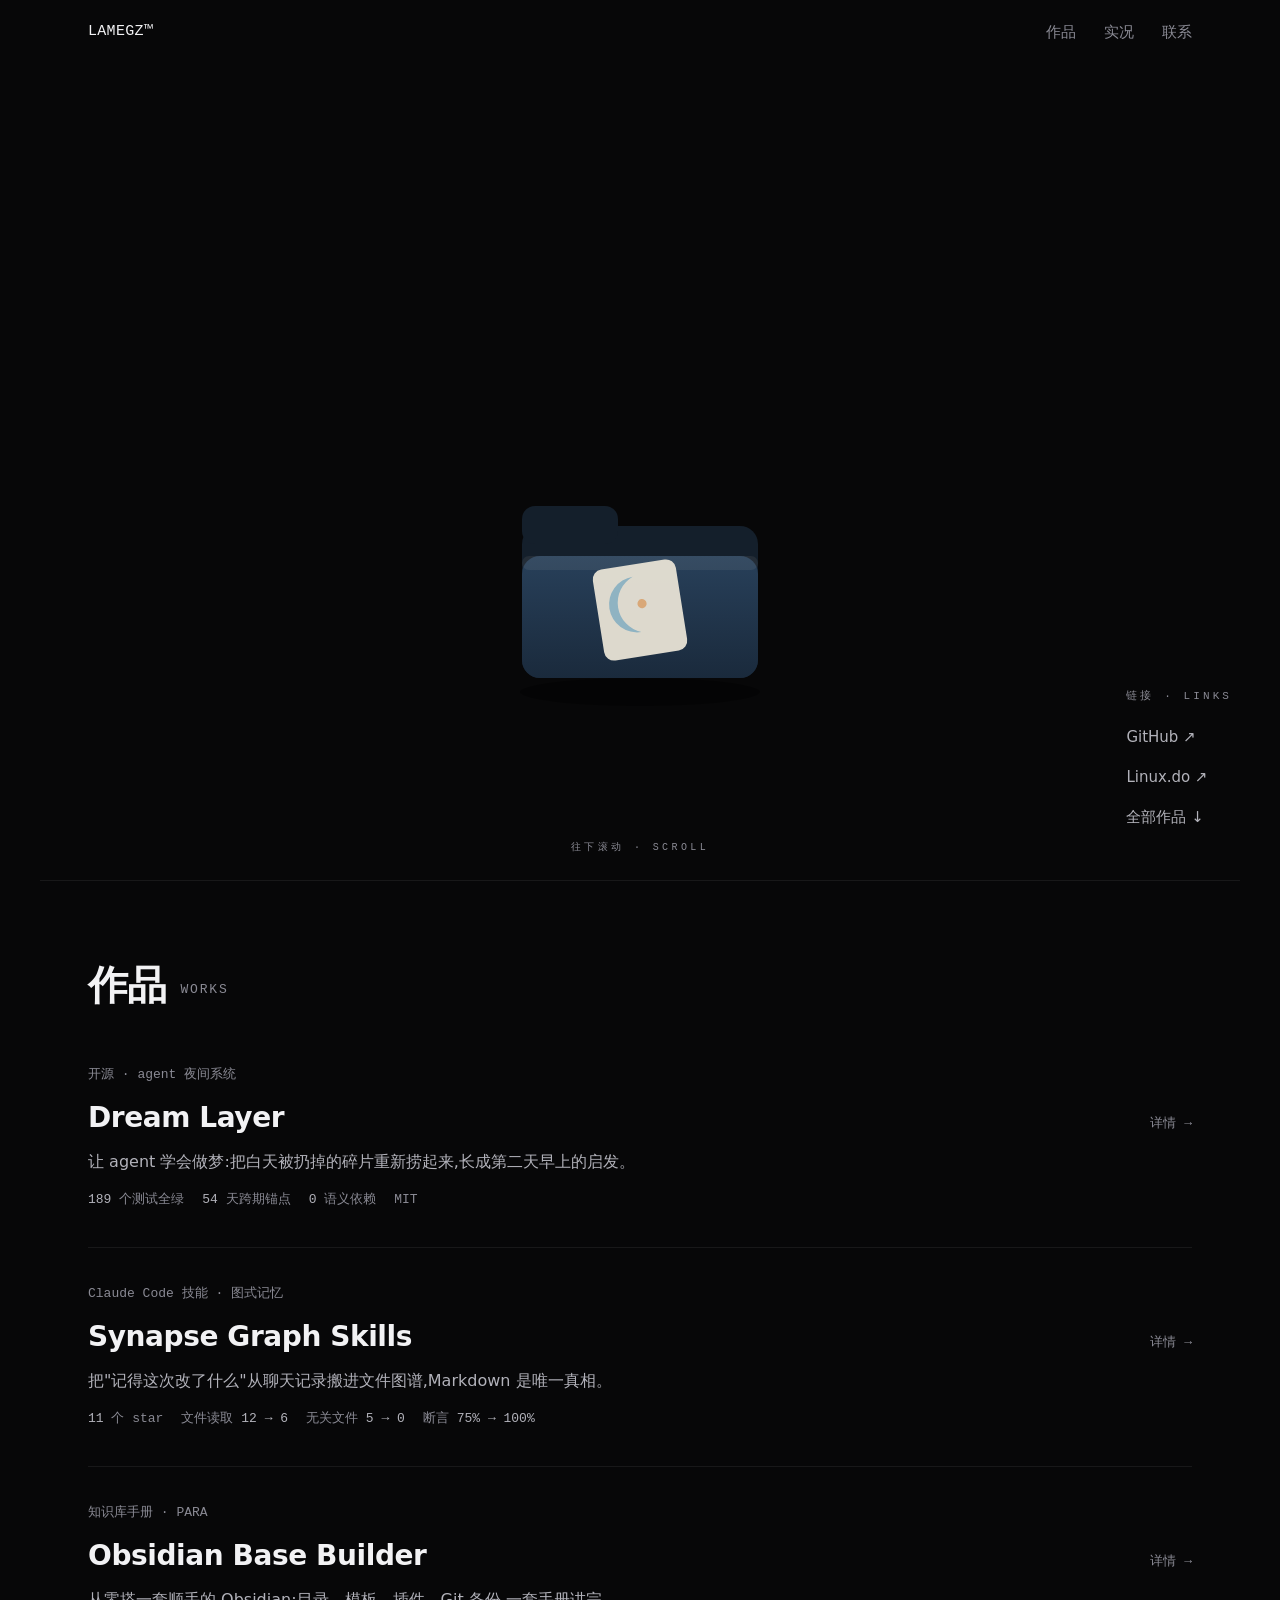
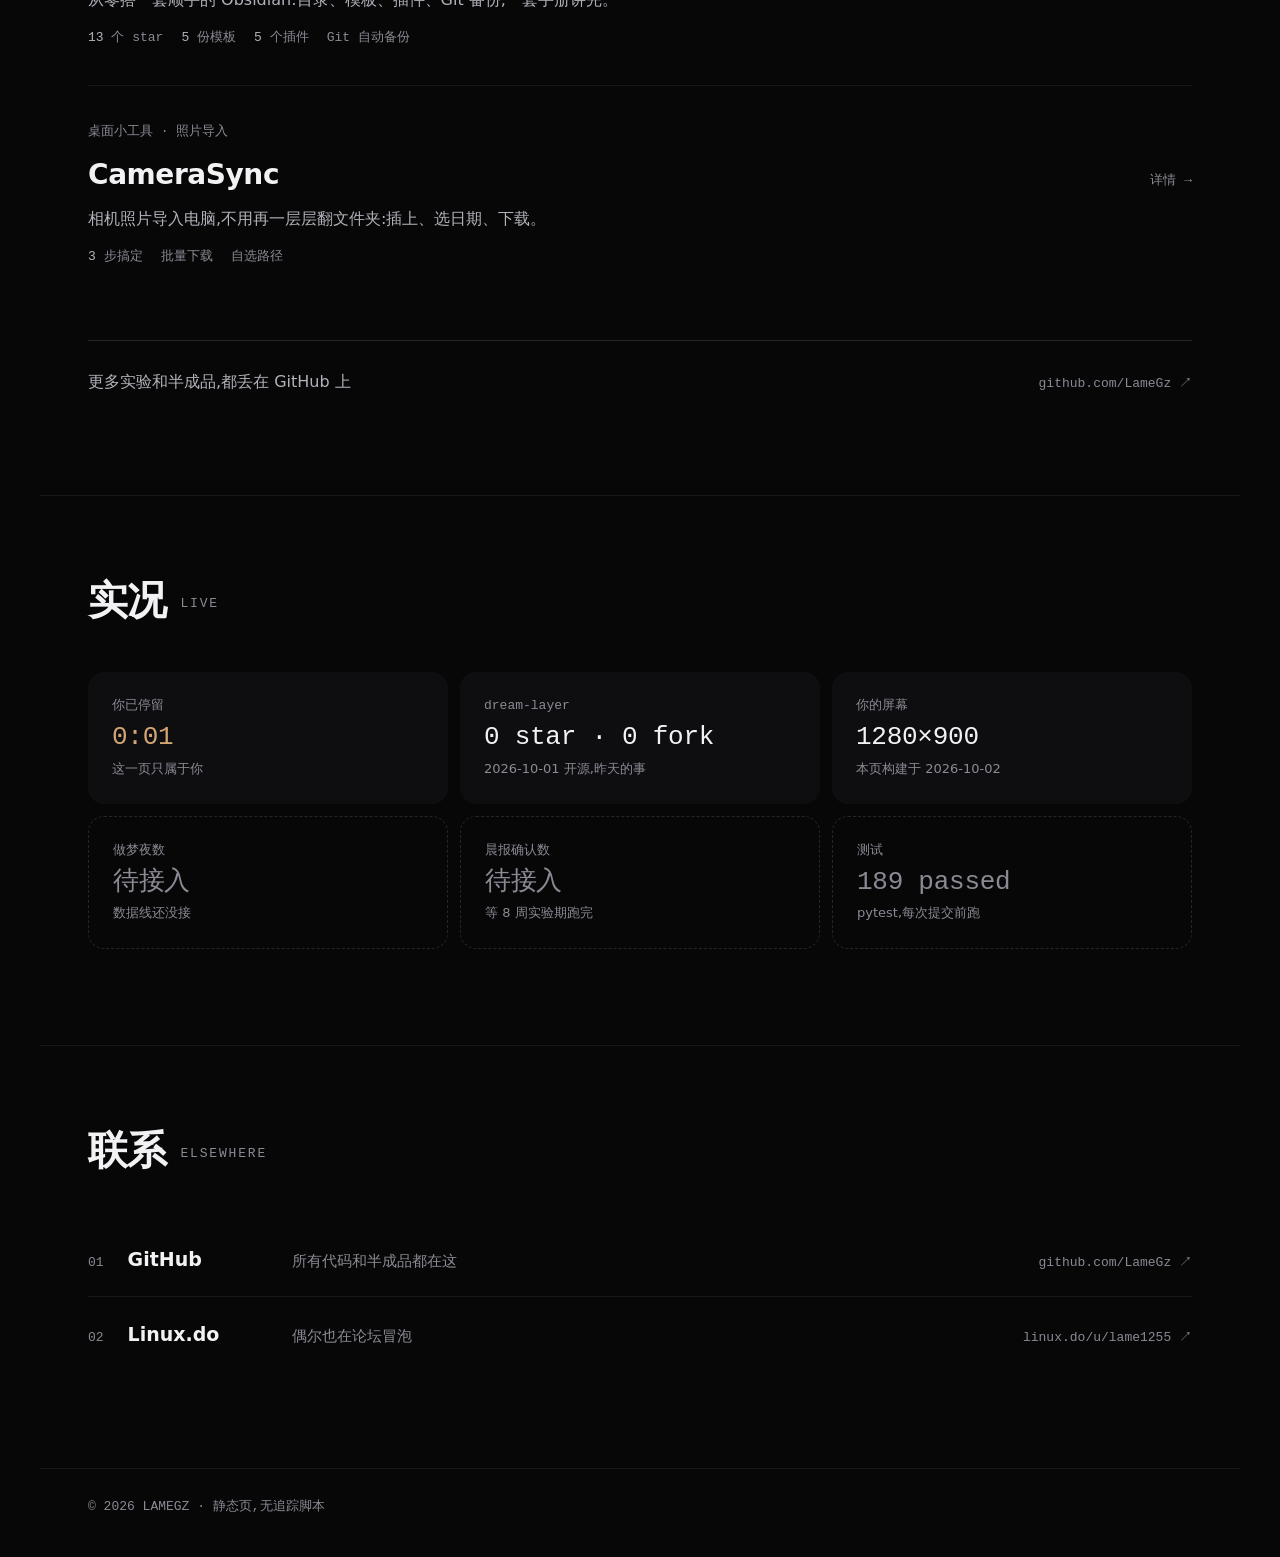
==== commit 4b854131: "site: full rebuild — one design system across all five pages ABOUT corner dropped from home; shared " ====
--- a/site/index.html
+++ b/site/index.html
@@ -83,12 +83,10 @@
 .corner{position:absolute;z-index:4;max-width:330px}
 .corner .c-label{font-family:var(--mono);font-size:11px;letter-spacing:.28em;
   color:var(--lb-3);margin-bottom:12px}
-.corner p{font-size:15px;line-height:1.9;color:var(--lb-2)}
 .corner .c-links{list-style:none;display:flex;flex-direction:column;gap:2px}
 .corner .c-links a{display:inline-block;padding:7px 0;font-size:15px;color:var(--lb-2);
   transition:color .25s var(--ease)}
 .corner .c-links a:hover{color:var(--accent)}
-.corner.tr{top:96px;right:var(--gutter)}
 .corner.br{bottom:44px;right:var(--gutter)}
 .scroll-hint{position:absolute;bottom:24px;left:50%;transform:translateX(-50%);
   font-family:var(--mono);font-size:10px;letter-spacing:.34em;color:var(--lb-3)}
@@ -198,11 +196,6 @@
 <main>
 
   <section class="hero-folder" id="top">
-
-    <div class="corner tr">
-      <div class="c-label">概述 · ABOUT</div>
-      <p>造 agent 的夜间与记忆系统。相信执行越自动,人越需要一个不帮做事、只帮看东西的观察者——第一个作品已经在夜里做梦了,后面还会有。</p>
-    </div>
 
     <div class="folder-stage" id="folderStage" tabindex="0" role="group"
          aria-label="作品文件夹:悬停或轻触展开">
@@ -415,8 +408,7 @@
 
       /* --- 页面入场:角落淡入 + 文件夹落座 --- */
       var intro=gsap.timeline({defaults:{ease:"power3.out"}});
-      intro.from(".corner.tr",{autoAlpha:0,y:24,duration:.8},.2)
-           .from(".corner.br",{autoAlpha:0,y:24,duration:.8},"<.1")
+      intro.from(".corner.br",{autoAlpha:0,y:24,duration:.8},.2)
            .from(folderSvg,{autoAlpha:0,y:-46,scale:.92,duration:.9,ease:"back.out(1.4)"},"<")
            .from(".scroll-hint",{autoAlpha:0,duration:.6},"-=.3");
 
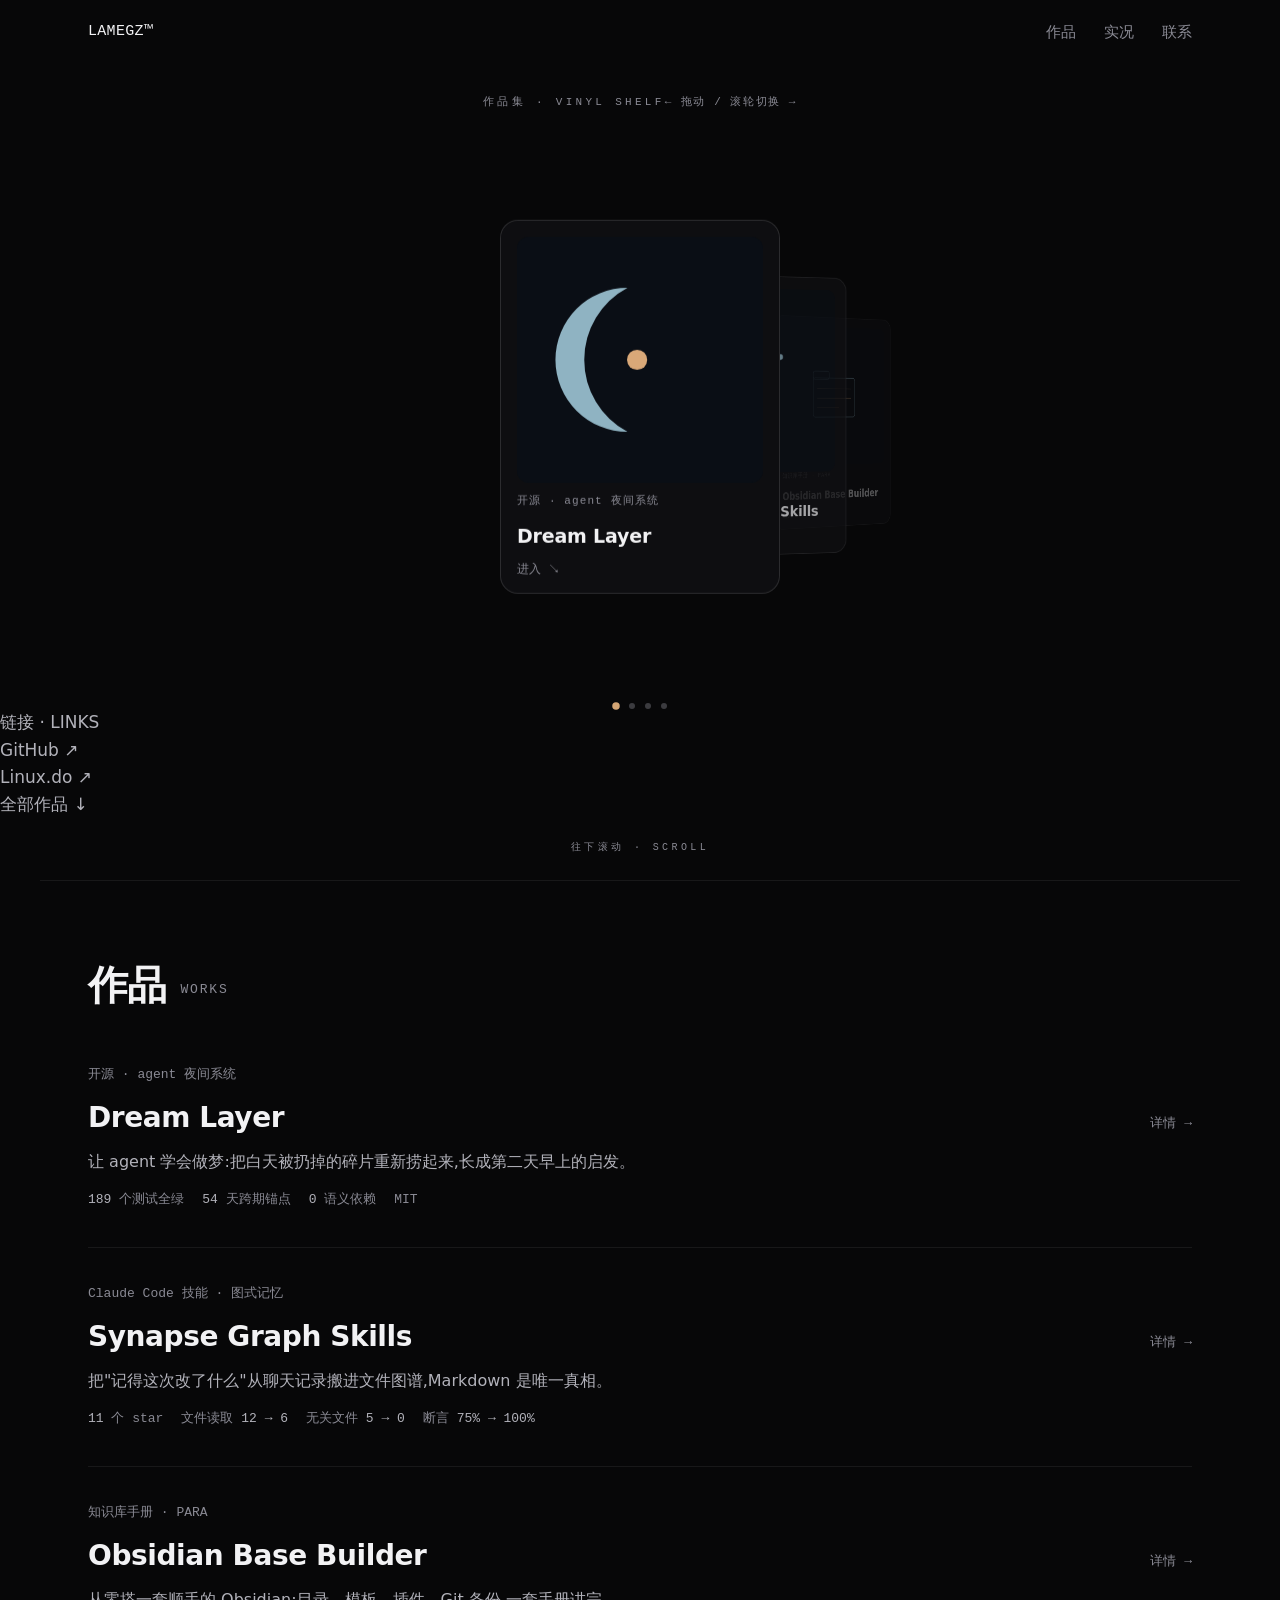
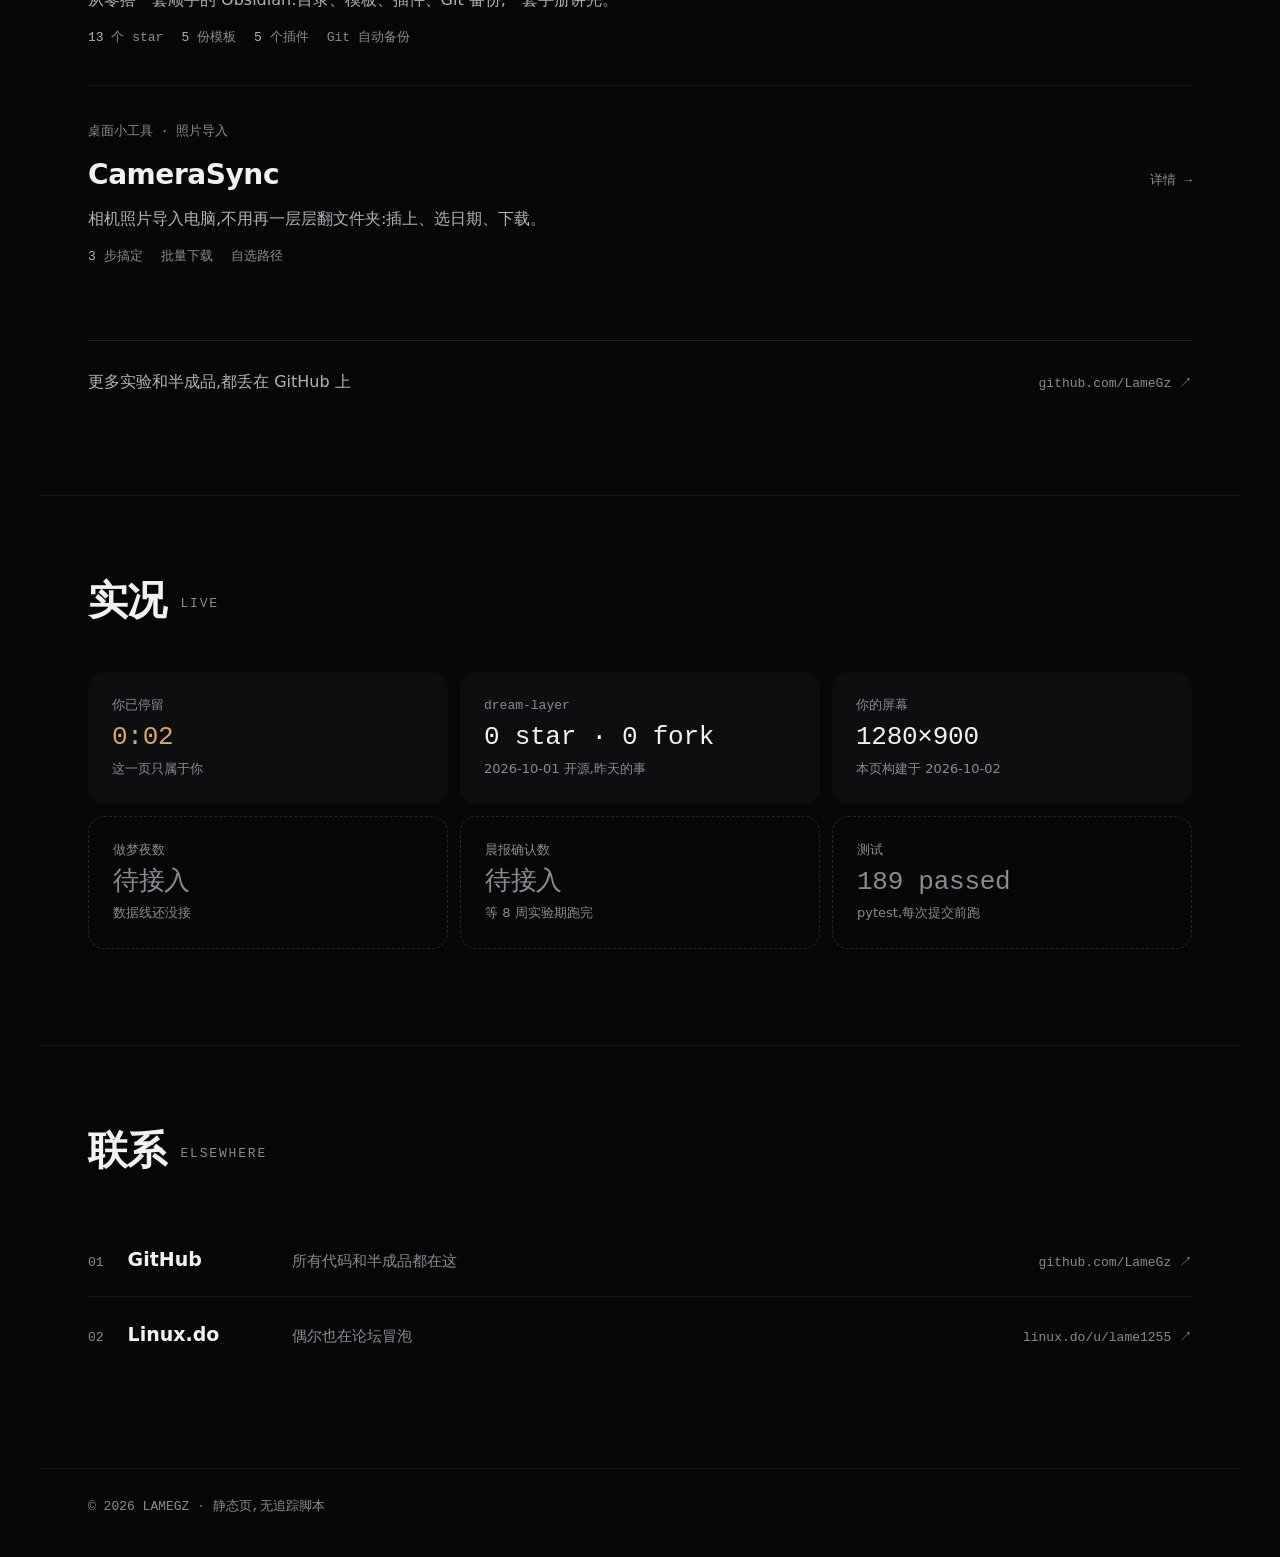
==== commit 1fa568fb: "site: vinyl-shelf carousel + detail pages reveal fixed home hero rebuilt as a vinyl carousel: GSAP d" ====
--- a/site/index.html
+++ b/site/index.html
@@ -51,53 +51,35 @@
 .site-head nav a{font-size:15px;color:var(--lb-3);transition:color .22s var(--ease)}
 .site-head nav a:hover{color:var(--lb-1)}
 
-/* ===== Hero:Q 版文件夹,悬停展开作品卡 ===== */
-.hero-folder{position:relative;min-height:calc(100vh - 84px);display:grid;
-  place-items:center;padding:16px var(--gutter) 40px}
-.folder-stage{position:relative;width:min(430px,88vw);height:min(500px,72vh);
-  display:flex;align-items:flex-end;justify-content:center;cursor:pointer;outline:none}
-.folder-stage .folder-svg{width:min(320px,72vw);overflow:visible;
-  transform-origin:50% 90%}
-.folder-lid{transform-box:fill-box;transform-origin:50% 100%}
-
-/* 作品卡:位置与开合全权交给 GSAP(含 reduced-motion 降级);CSS 只管长相 */
-.wcard{position:absolute;left:50%;bottom:132px;width:196px;padding:18px 18px 16px;
-  border-radius:18px;background:var(--bg-2);border:1px solid var(--sep-strong);
-  display:flex;flex-direction:column;gap:6px;opacity:0;pointer-events:none;
-  will-change:transform,opacity}
-.wcard .wc-cat{font-family:var(--mono);font-size:11px;color:var(--lb-3);letter-spacing:.08em}
-.wcard .wc-name{font-size:16.5px;font-weight:600;letter-spacing:-.01em;color:var(--lb-1)}
-.wcard .wc-go{font-family:var(--mono);font-size:11.5px;color:var(--lb-3);transition:color .25s}
-.wcard:hover .wc-go{color:var(--accent)}
-.wcard:hover{border-color:rgba(212,165,116,.45)}
-.folder-stage:hover .wcard,.folder-stage.open .wcard{pointer-events:auto}
-
-/* 主卡(Dream Layer):最大居中,产品阴影只给它一处 */
-.w-dream{width:236px;padding:22px 20px 18px;z-index:2;
-  box-shadow:rgba(0,0,0,.35) 3px 5px 30px 0}
-.w-dream .wc-name{font-size:18px}
-.w-dream svg.moonmark{width:60px;height:auto;margin-bottom:12px;
-  filter:drop-shadow(0 0 20px rgba(169,198,212,.22))}
-
-/* 角落:右上概述 / 右下链接 */
-.corner{position:absolute;z-index:4;max-width:330px}
-.corner .c-label{font-family:var(--mono);font-size:11px;letter-spacing:.28em;
-  color:var(--lb-3);margin-bottom:12px}
-.corner .c-links{list-style:none;display:flex;flex-direction:column;gap:2px}
-.corner .c-links a{display:inline-block;padding:7px 0;font-size:15px;color:var(--lb-2);
-  transition:color .25s var(--ease)}
-.corner .c-links a:hover{color:var(--accent)}
+/* ===== Hero:碟片轮播 ===== */
+.hero-vinyl{position:relative;min-height:calc(100vh - 84px);display:flex;flex-direction:column;
+  justify-content:center;overflow:hidden;padding:8px 0 40px}
+.vinyl-head{display:flex;justify-content:space-between;align-items:baseline;margin-bottom:4vh}
+.vh-eyebrow{font-size:11px;letter-spacing:.3em;color:var(--lb-3)}
+.vh-hint{font-size:11px;letter-spacing:.14em;color:var(--lb-3)}
+.vinyl-stage{position:relative;height:min(520px,62vh);outline:none;perspective:1600px}
+.disc{position:absolute;left:50%;top:50%;width:min(280px,58vw);aspect-ratio:280/360;
+  display:flex;flex-direction:column;gap:10px;padding:16px 16px 14px;
+  background:var(--bg-2);border:1px solid var(--sep-strong);border-radius:18px;
+  transform-style:preserve-3d;will-change:transform;cursor:pointer;text-decoration:none;color:inherit}
+.disc .cover{display:block;width:100%;aspect-ratio:1;border-radius:12px;overflow:hidden;
+  background:#0a0e15}
+.disc .cover svg{width:100%;height:100%;display:block}
+.disc .d-cat{font-size:11px;letter-spacing:.1em;color:var(--lb-3)}
+.disc .d-name{font-size:19px;font-weight:600;letter-spacing:-.01em;color:var(--lb-1)}
+.disc .d-go{font-size:11.5px;color:var(--lb-3);transition:color .25s}
+.disc:hover .d-go{color:var(--accent)}
+.vinyl-dots{display:flex;justify-content:center;gap:10px;margin-top:4vh}
+.vinyl-dots i{width:6px;height:6px;border-radius:50%;background:var(--lb-3);opacity:.4;transition:all .3s}
+.vinyl-dots i.on{opacity:1;background:var(--accent);transform:scale(1.25)}
+@media (max-width:820px){
+  .hero-vinyl{min-height:auto;padding:6px 0 28px}
+  .vinyl-stage{height:min(500px,60vh)}
+  .disc{width:min(240px,64vw)}
+}
 .corner.br{bottom:44px;right:var(--gutter)}
 .scroll-hint{position:absolute;bottom:24px;left:50%;transform:translateX(-50%);
   font-family:var(--mono);font-size:10px;letter-spacing:.34em;color:var(--lb-3)}
-
-@media (max-width:820px){
-  .hero-folder{display:flex;flex-direction:column;gap:26px;min-height:auto;
-    padding:12px var(--gutter) 28px}
-  .corner{position:static;max-width:none}
-  .folder-stage{height:620px;align-items:flex-end}
-  .scroll-hint{display:none}
-}
 
 /* 滚动渐入(章节佐证):JS 加 .in,失败时不隐藏内容 */
 body.js .work,body.js .cell,body.js .else-row{opacity:0;transform:translateY(14px);
@@ -195,55 +177,67 @@
 
 <main>
 
-  <section class="hero-folder" id="top">
-
-    <div class="folder-stage" id="folderStage" tabindex="0" role="group"
-         aria-label="作品文件夹:悬停或轻触展开">
-      <a class="wcard w-dream" href="works/dream-layer/" style="view-transition-name:wl-dream">
-        <svg class="moonmark" viewBox="0 0 1024 1024" aria-hidden="true">
-          <path d="M 460 212 A 300 300 0 1 0 460 812 A 340 340 0 0 1 460 212 Z" fill="#8fb3c2"/>
-          <circle cx="500" cy="512" r="42" fill="#d9a878"/>
-        </svg>
-        <span class="wc-cat">开源 · agent 夜间系统</span>
-        <span class="wc-name">Dream Layer</span>
-        <span class="wc-go">进入 ↘</span>
+  <section class="hero-vinyl" id="top">
+    <div class="vinyl-head wrap">
+      <p class="vh-eyebrow mono">作品集 · VINYL SHELF</p>
+      <p class="vh-hint mono">← 拖动 / 滚轮切换 →</p>
+    </div>
+
+    <div class="vinyl-stage" id="vinylStage" tabindex="0" role="listbox" aria-label="作品碟片架">
+      <a class="disc" href="works/dream-layer/" style="view-transition-name:wl-dream" role="option">
+        <span class="cover cover-dream" aria-hidden="true">
+          <svg viewBox="0 0 1024 1024"><rect width="1024" height="1024" fill="#0a0e15"/>
+            <path d="M 460 212 A 300 300 0 1 0 460 812 A 340 340 0 0 1 460 212 Z" fill="#8fb3c2"/>
+            <circle cx="500" cy="512" r="42" fill="#d9a878"/>
+          </svg>
+        </span>
+        <span class="d-cat mono">开源 · agent 夜间系统</span>
+        <span class="d-name">Dream Layer</span>
+        <span class="d-go mono">进入 ↘</span>
       </a>
-      <a class="wcard w-syn" href="works/synapse-graph-skills/" style="view-transition-name:wl-synapse">
-        <span class="wc-cat">Claude Code 技能</span>
-        <span class="wc-name">Synapse Graph Skills</span>
-        <span class="wc-go">进入 ↗</span>
+      <a class="disc" href="works/synapse-graph-skills/" style="view-transition-name:wl-synapse" role="option">
+        <span class="cover cover-syn" aria-hidden="true">
+          <svg viewBox="0 0 1024 1024"><rect width="1024" height="1024" fill="#0a0e15"/>
+            <g stroke="#8fb3c2" stroke-width="3" opacity=".8">
+              <path d="M 380 340 L 560 260 L 690 380 M 380 340 L 480 520 M 560 260 L 480 520 M 690 380 L 480 520 M 690 380 L 640 610 M 480 520 L 640 610" fill="none"/>
+            </g>
+            <circle cx="380" cy="340" r="16" fill="#8fb3c2"/><circle cx="560" cy="260" r="20" fill="#d9a878"/>
+            <circle cx="690" cy="380" r="16" fill="#8fb3c2"/><circle cx="480" cy="520" r="14" fill="#8fb3c2"/>
+            <circle cx="640" cy="610" r="12" fill="#8fb3c2"/>
+          </svg>
+        </span>
+        <span class="d-cat mono">Claude Code 技能</span>
+        <span class="d-name">Synapse Graph Skills</span>
+        <span class="d-go mono">进入 ↗</span>
       </a>
-      <a class="wcard w-obs" href="works/obsidian-base-builder/" style="view-transition-name:wl-obsidian">
-        <span class="wc-cat">知识库手册 · PARA</span>
-        <span class="wc-name">Obsidian Base Builder</span>
-        <span class="wc-go">进入 ↗</span>
+      <a class="disc" href="works/obsidian-base-builder/" style="view-transition-name:wl-obsidian" role="option">
+        <span class="cover cover-obs" aria-hidden="true">
+          <svg viewBox="0 0 1024 1024"><rect width="1024" height="1024" fill="#0a0e15"/>
+            <rect x="300" y="380" width="420" height="290" rx="20" fill="none" stroke="#8fb3c2" stroke-width="4"/>
+            <rect x="300" y="330" width="160" height="60" rx="16" fill="none" stroke="#8fb3c2" stroke-width="4"/>
+            <path d="M 340 460 L 680 460 M 340 530 L 680 530 M 340 600 L 560 600" stroke="#d9a878" stroke-width="4" opacity=".75"/>
+          </svg>
+        </span>
+        <span class="d-cat mono">知识库手册 · PARA</span>
+        <span class="d-name">Obsidian Base Builder</span>
+        <span class="d-go mono">进入 ↗</span>
       </a>
-      <a class="wcard w-cam" href="works/camerasync/" style="view-transition-name:wl-camera">
-        <span class="wc-cat">桌面小工具</span>
-        <span class="wc-name">CameraSync</span>
-        <span class="wc-go">进入 ↗</span>
+      <a class="disc" href="works/camerasync/" style="view-transition-name:wl-camera" role="option">
+        <span class="cover cover-cam" aria-hidden="true">
+          <svg viewBox="0 0 1024 1024"><rect width="1024" height="1024" fill="#0a0e15"/>
+            <rect x="290" y="390" width="440" height="280" rx="24" fill="none" stroke="#8fb3c2" stroke-width="5"/>
+            <circle cx="510" cy="530" r="90" fill="none" stroke="#d9a878" stroke-width="5"/>
+            <circle cx="510" cy="530" r="46" fill="none" stroke="#8fb3c2" stroke-width="4" opacity=".8"/>
+            <circle cx="660" cy="440" r="14" fill="#d9a878"/>
+          </svg>
+        </span>
+        <span class="d-cat mono">桌面小工具</span>
+        <span class="d-name">CameraSync</span>
+        <span class="d-go mono">进入 ↗</span>
       </a>
-      <svg class="folder-svg" viewBox="0 0 320 250" aria-hidden="true">
-        <defs>
-          <linearGradient id="folderFront" x1="0" y1="0" x2="0" y2="1">
-            <stop offset="0%" stop-color="#28405a"/>
-            <stop offset="100%" stop-color="#1a2a3c"/>
-          </linearGradient>
-        </defs>
-        <ellipse cx="160" cy="232" rx="120" ry="14" fill="#000" opacity="0.38"/>
-        <rect x="42" y="66" width="236" height="152" rx="18" fill="#141f2b"/>
-        <rect x="42" y="46" width="96" height="38" rx="13" fill="#141f2b"/>
-        <g class="folder-lid">
-          <rect x="42" y="96" width="236" height="122" rx="18" fill="url(#folderFront)"/>
-          <rect x="42" y="96" width="236" height="14" rx="7" fill="#e9e4d6" opacity="0.07"/>
-          <g transform="translate(160,150) rotate(-9)">
-            <rect x="-42" y="-46" width="84" height="92" rx="10" fill="#e9e4d6" opacity="0.94"/>
-            <path d="M -2 -34 A 26 26 0 1 0 -2 22 A 30 30 0 0 1 -2 -34 Z" fill="#8fb3c2"/>
-            <circle cx="3" cy="-6" r="4.6" fill="#d9a878"/>
-          </g>
-        </g>
-      </svg>
     </div>
+
+    <div class="vinyl-dots" id="vinylDots" aria-hidden="true"></div>
 
     <div class="corner br">
       <div class="c-label">链接 · LINKS</div>
@@ -377,119 +371,96 @@
 
   document.body.classList.add("js");
 
-  /* ---------- GSAP:文件夹主界面动画 ---------- */
-  var stage=document.getElementById("folderStage");
-  var cards=stage.querySelectorAll(".wcard");
-  var lid=document.querySelector(".folder-lid");
-  var folderSvg=document.querySelector(".folder-svg");
+  /* ---------- GSAP:碟片轮播 ---------- */
+  var stage=document.getElementById("vinylStage");
+  var discs=Array.from(stage.querySelectorAll(".disc"));
+  var dotsBox=document.getElementById("vinylDots");
   var hasGsap=typeof gsap!=="undefined";
+  var N=discs.length,cur=0;
   var isMobile=matchMedia("(max-width:820px)").matches;
 
-  /* 每张卡的落点(桌面:弧形;移动:2×2)。xPercent 相对自身宽,配合 left:50% 定位 */
-  var SPOTS = isMobile ? {
-    dream:{xP:-103,y:-330,rot:0},
-    syn:{xP:3,y:-330,rot:0},
-    obs:{xP:-103,y:-172,rot:0},
-    cam:{xP:3,y:-172,rot:0}
-  } : {
-    dream:{xP:-50,y:-292,rot:0},
-    syn:{xP:-214,y:-164,rot:-9},
-    obs:{xP:132,y:-186,rot:6},
-    cam:{xP:226,y:-36,rot:12}
-  };
+  /* 每个偏移量的落位:居中最大,两侧退后缩小旋转(唱片架景深感) */
+  function spot(off){
+    var a=Math.abs(off),s=Math.sign(off)||1;
+    if(isMobile){
+      return {x:off*62,y:a*16,z:-a*180,rotY:s*off*0+ (s*a*14),scale:Math.max(.6,1-a*.14),alpha:a>2.4?0:1-a*.32};
+    }
+    return {x:off*46,y:a*10,z:-a*260,rotY:s*Math.min(a*18,36),scale:Math.max(.62,1-a*.13),alpha:a>2.4?0:1-a*.34};
+  }
+
+  /* dots */
+  discs.forEach(function(_,i){
+    var d=document.createElement("i");if(i===0)d.className="on";dotsBox.appendChild(d);
+  });
+  var dots=Array.from(dotsBox.children);
+  function markDots(){dots.forEach(function(d,i){d.classList.toggle("on",i===cur)})}
 
   if(hasGsap){
-    var mm=gsap.matchMedia();
-
-    mm.add("(prefers-reduced-motion: no-preference)", function(){
-      /* --- 初始状态:卡片在文件夹里,盖子闭合 --- */
-      gsap.set(cards,{xPercent:-50,y:60,rotation:0,autoAlpha:0});
-      gsap.set(lid,{rotationX:0,y:0});
-
-      /* --- 页面入场:角落淡入 + 文件夹落座 --- */
-      var intro=gsap.timeline({defaults:{ease:"power3.out"}});
-      intro.from(".corner.br",{autoAlpha:0,y:24,duration:.8},.2)
-           .from(folderSvg,{autoAlpha:0,y:-46,scale:.92,duration:.9,ease:"back.out(1.4)"},"<")
-           .from(".scroll-hint",{autoAlpha:0,duration:.6},"-=.3");
-
-      /* --- 待机呼吸:文件夹轻微摇晃(展开时暂停) --- */
-      var wiggle=gsap.to(folderSvg,{
-        rotation:-1.1,duration:2.1,yoyo:true,repeat:-1,
-        ease:"sine.inOut",transformOrigin:"50% 90%",paused:true
+    gsap.set(discs,{transformOrigin:"50% 50%",zIndex:function(i){return N-Math.abs(i)}});
+    function layout(animate){
+      discs.forEach(function(el,i){
+        var off=i-cur,s=spot(off);
+        gsap.to(el,{
+          xPercent:-50,yPercent:-50,
+          x:s.x+"%",y:s.y,z:s.z,rotationY:s.rotY,
+          scale:s.scale,autoAlpha:s.alpha,
+          duration:animate?.75:0,ease:"power3.out",overwrite:"auto"
+        });
+        el.style.zIndex=N-Math.abs(off);
+        el.style.pointerEvents=off===0?"auto":"auto";
       });
-
-      /* --- 开合状态机 --- */
-      var isOpen=false,busy=false;
-      function spotsOf(el){
-        var k=el.classList.contains("w-dream")?"dream":
-              el.classList.contains("w-syn")?"syn":
-              el.classList.contains("w-obs")?"obs":"cam";
-        return SPOTS[k];
-      }
-      function open(){
-        if(busy||isOpen)return;busy=true;isOpen=true;wiggle.pause();
-        var tl=gsap.timeline({defaults:{ease:"power3.out"},
-          onComplete:function(){busy=false}});
-        /* 盖子先掀 */
-        tl.to(lid,{rotationX:-24,y:-8,duration:.42,ease:"power2.out"})
-          /* 卡片依次弹出:back.out 过冲,像被弹出来的实体卡 */
-          .to(cards,{
-            xPercent:function(i,el){return spotsOf(el).xP},
-            y:function(i,el){return spotsOf(el).y},
-            rotation:function(i,el){return spotsOf(el).rot},
-            autoAlpha:1,duration:.6,ease:"back.out(1.7)",
-            stagger:{each:.07,from:"start"}
-          },"-=.18");
-        gsap.to(wiggle,{timeScale:0,duration:.2});
-      }
-      function close(){
-        if(busy||!isOpen)return;busy=true;isOpen=false;
-        var tl=gsap.timeline({defaults:{ease:"power2.in"},
-          onComplete:function(){busy=false;wiggle.play(0)}});
-        tl.to(cards,{
-            xPercent:-50,y:60,rotation:0,autoAlpha:0,
-            duration:.34,stagger:{each:.04,from:"end"}
-          })
-          .to(lid,{rotationX:0,y:0,duration:.36,ease:"power2.out"},"-=.1");
-      }
-      /* 桌面 hover 开合;触屏一律点击 */
-      if(!isMobile){
-        stage.addEventListener("mouseenter",open);
-        stage.addEventListener("mouseleave",close);
-      }
-      stage.addEventListener("click",function(e){
-        if(e.target.closest(".wcard"))return;
-        isOpen?close():open();
+      markDots();
+    }
+    function go(d){
+      var n=(cur+d+N)%N;
+      if(n===cur)return;cur=n;layout(true);
+    }
+
+    /* 入场:碟片从右依次飞入落位 */
+    gsap.set(discs,{xPercent:-50,yPercent:-50});
+    layout(false);
+    var intro=gsap.timeline({defaults:{ease:"power3.out"}});
+    intro.from(".vinyl-head",{autoAlpha:0,y:-18,duration:.6},.1)
+         .from(discs,{x:"+=60%",autoAlpha:0,duration:.9,stagger:.12},.2)
+         .from(".corner.br",{autoAlpha:0,y:24,duration:.8},"-=.4")
+         .from(".scroll-hint",{autoAlpha:0,duration:.6},"-=.3");
+
+    /* 交互:滚轮 / 拖动 / 键盘 / 点两侧碟 */
+    var wheelLock=false;
+    stage.addEventListener("wheel",function(e){
+      e.preventDefault();
+      if(wheelLock)return;wheelLock=true;setTimeout(function(){wheelLock=false},420);
+      go(e.deltaY>0?1:-1);
+    },{passive:false});
+    var dragX=null;
+    stage.addEventListener("pointerdown",function(e){dragX=e.clientX});
+    stage.addEventListener("pointerup",function(e){
+      if(dragX===null)return;
+      var dx=e.clientX-dragX;dragX=null;
+      if(Math.abs(dx)>36)go(dx<0?1:-1);
+    });
+    stage.addEventListener("keydown",function(e){
+      if(e.key==="ArrowRight"){e.preventDefault();go(1)}
+      if(e.key==="ArrowLeft"){e.preventDefault();go(-1)}
+    });
+    discs.forEach(function(el,i){
+      el.addEventListener("click",function(e){
+        if(i!==cur){e.preventDefault();cur=i;layout(true)}
+        /* 当前碟:放行 href,跨页 VT 接管 */
       });
-      stage.addEventListener("keydown",function(e){
-        if(e.key==="Enter"||e.key===" "){e.preventDefault();isOpen?close():open()}
-      });
-      document.addEventListener("click",function(e){
-        if(!e.target.closest("#folderStage"))close();
-      });
-
-      return function(){ mm && gsap.set([cards,lid,folderSvg],{clearProps:"all"}); };
     });
 
-    /* reduced-motion:一次性显示,不做动画(卡片直接摊开可点) */
-    mm.add("(prefers-reduced-motion: reduce)", function(){
-      gsap.set(cards,{xPercent:function(i,el){return spotsOf(el).xP},
-        y:function(i,el){return spotsOf(el).y},
-        rotation:function(i,el){return spotsOf(el).rot},autoAlpha:1});
-      gsap.set(lid,{rotationX:-24,y:-8});
+    if(matchMedia("(prefers-reduced-motion: reduce)").matches){
+      gsap.globalTimeline.clear();
+      layout(false);
+    }
+  }else{
+    /* 无 GSAP:静态铺开,全可点 */
+    discs.forEach(function(el,i){
+      var s=spot(i-cur);
+      el.style.transform="translate(-50%,-50%) translate("+s.x+"%,"+s.y+"px) scale("+s.scale+")";
+      el.style.opacity=s.alpha;
     });
-  }else{
-    /* 无 GSAP(CDN 失败):CSS 兜底——卡片摊开可点 */
-    document.querySelectorAll(".wcard").forEach(function(el){
-      var k=el.classList.contains("w-dream")?"dream":
-            el.classList.contains("w-syn")?"syn":
-            el.classList.contains("w-obs")?"obs":"cam";
-      var s=SPOTS[k];
-      el.style.transform="translate("+s.xP+"%,"+s.y+"px) rotate("+s.rot+"deg)";
-      el.style.opacity=1;
-    });
-    var l=document.querySelector(".folder-lid");
-    if(l)l.style.transform="rotateX(-24deg) translateY(-8px)";
   }
 
   /* ---------- 滚动渐入(章节佐证) ---------- */
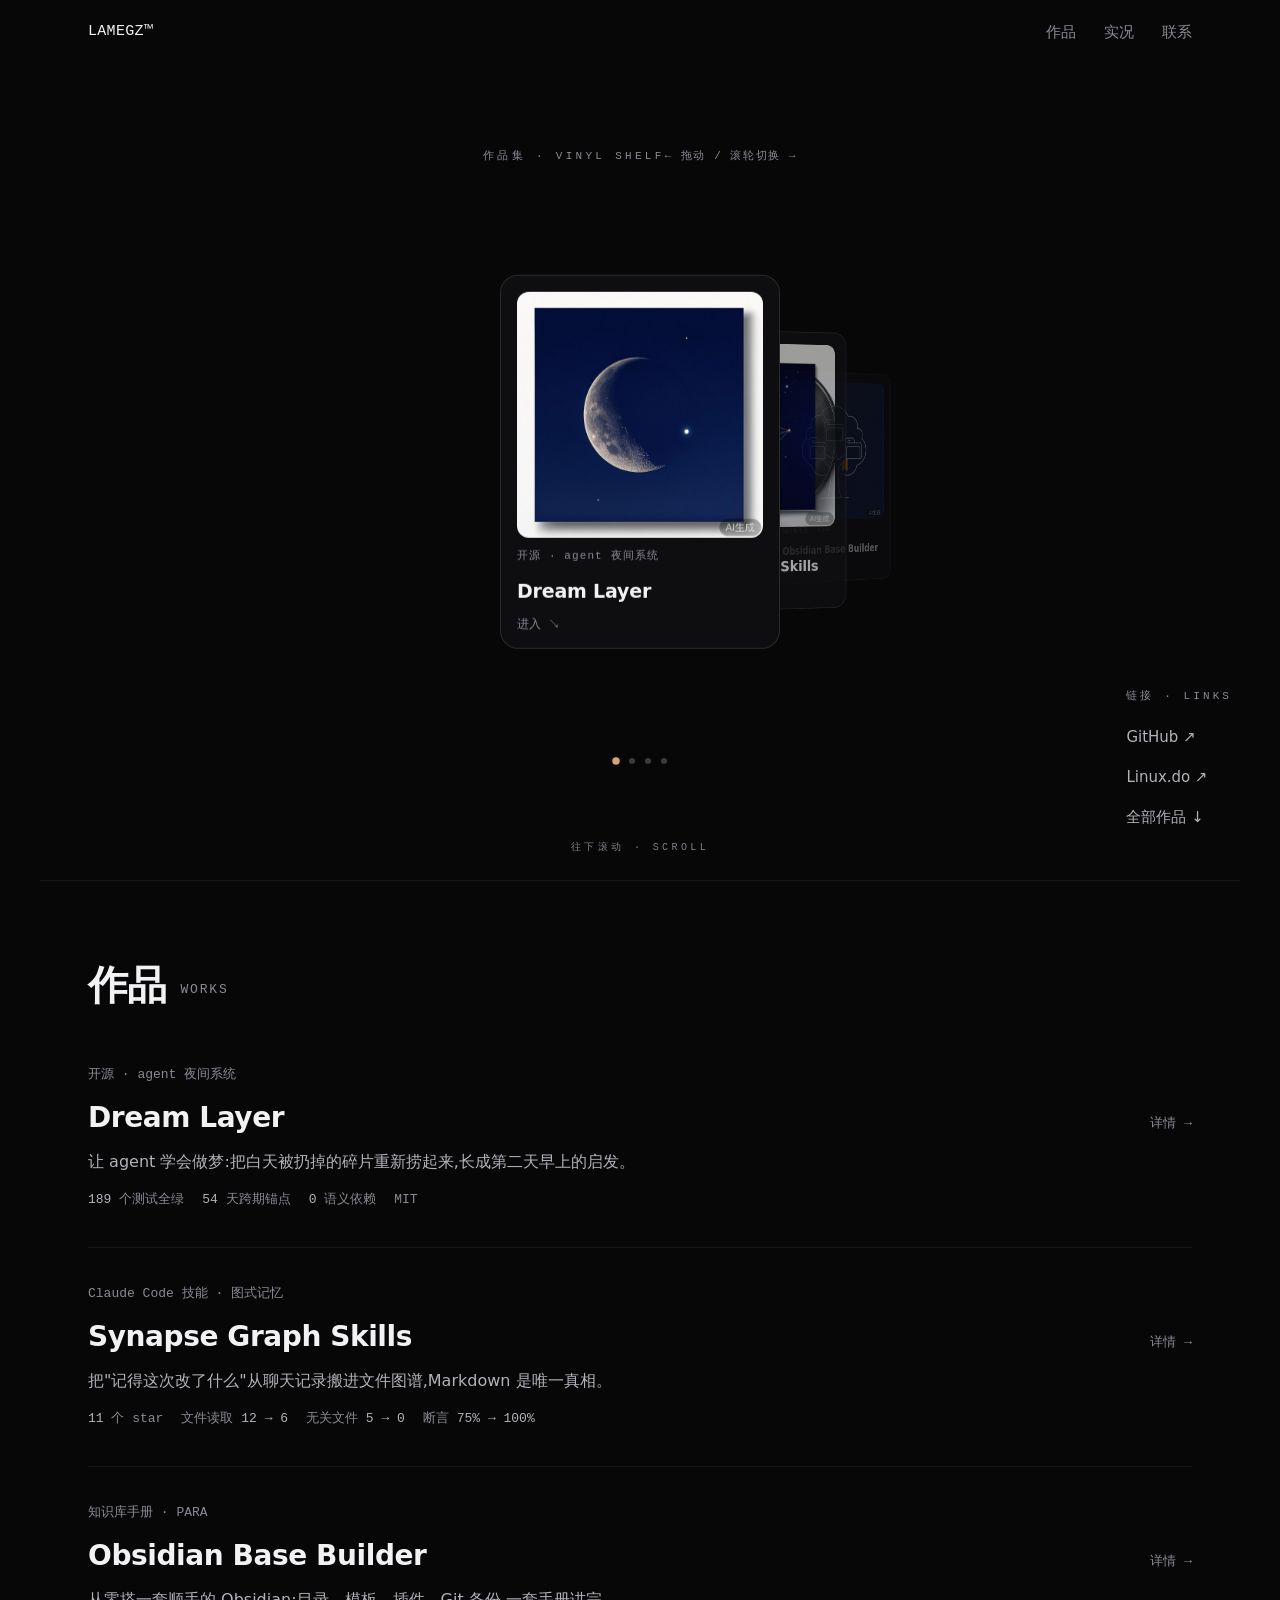
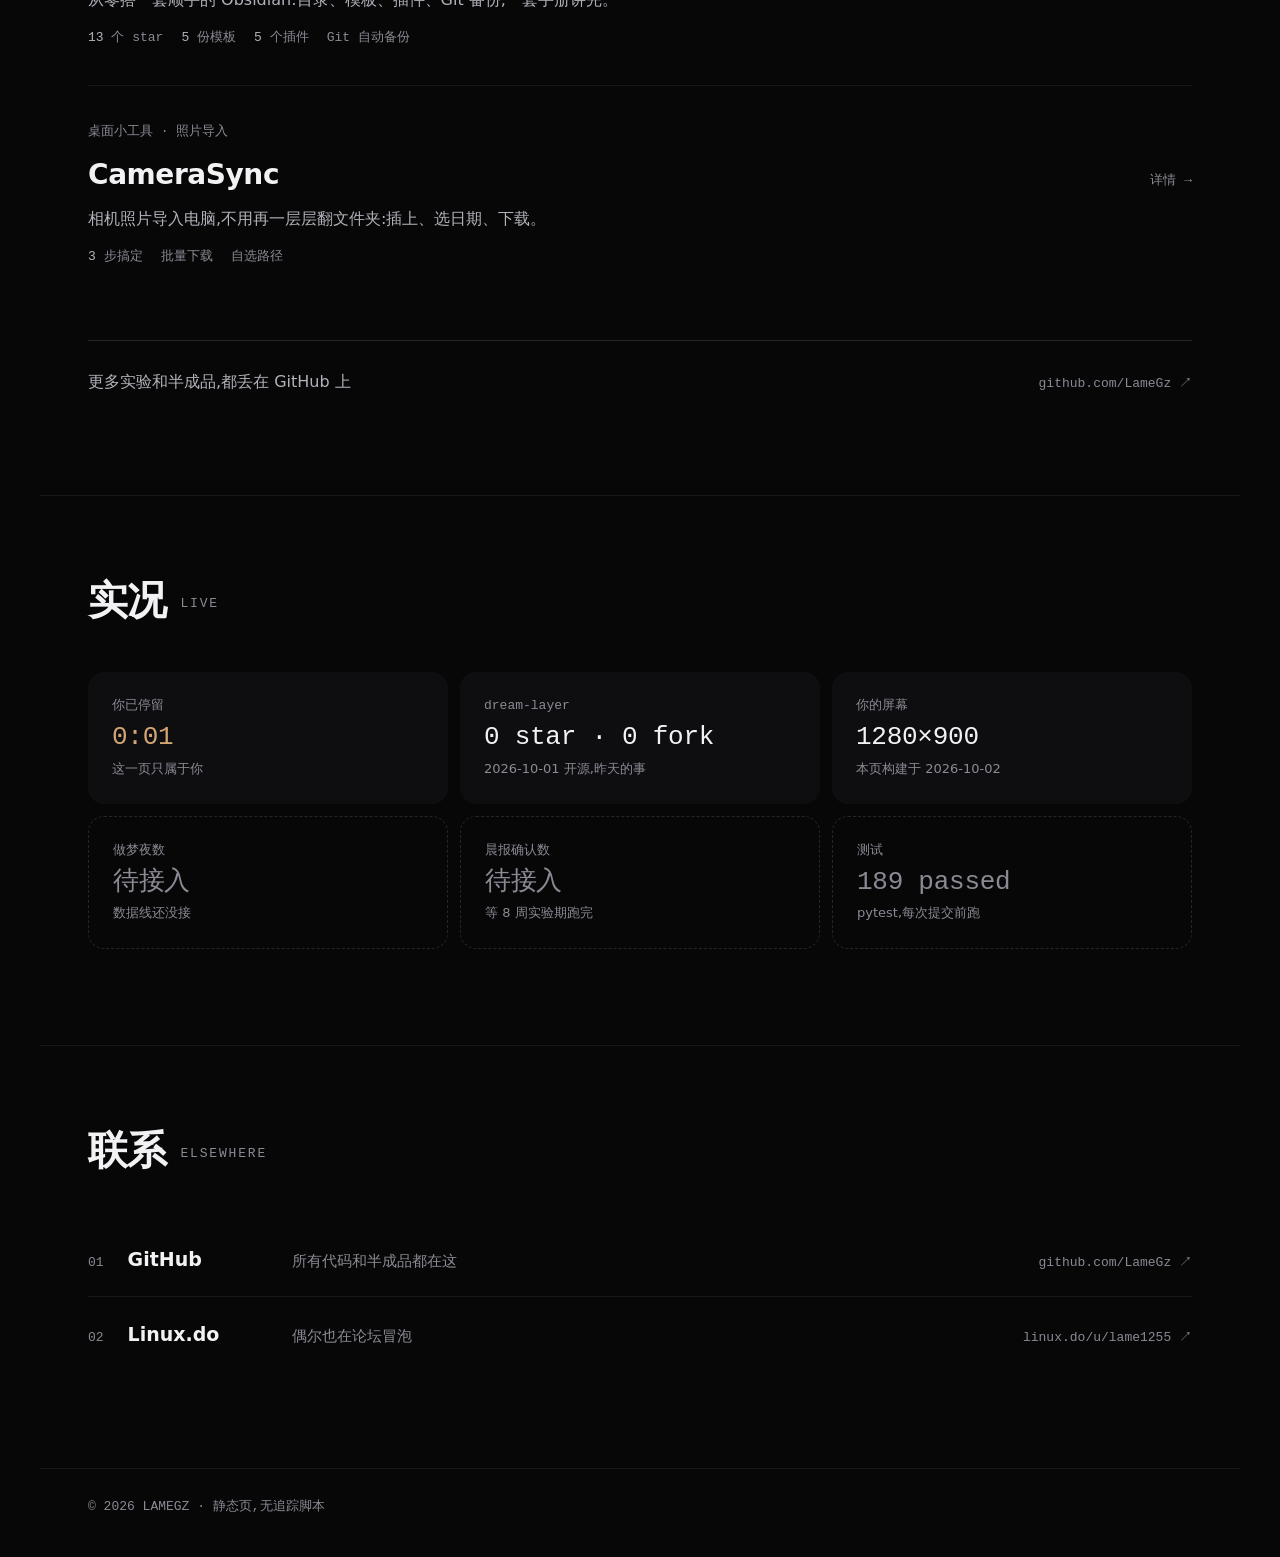
==== commit d99d5208: "site: real vinyl covers from GLM-Image + LINKS corner back to bottom-right four 1280x1280 covers gen" ====
--- a/site/index.html
+++ b/site/index.html
@@ -64,7 +64,7 @@
   transform-style:preserve-3d;will-change:transform;cursor:pointer;text-decoration:none;color:inherit}
 .disc .cover{display:block;width:100%;aspect-ratio:1;border-radius:12px;overflow:hidden;
   background:#0a0e15}
-.disc .cover svg{width:100%;height:100%;display:block}
+.disc .cover svg,.disc .cover img{width:100%;height:100%;display:block;object-fit:cover}
 .disc .d-cat{font-size:11px;letter-spacing:.1em;color:var(--lb-3)}
 .disc .d-name{font-size:19px;font-weight:600;letter-spacing:-.01em;color:var(--lb-1)}
 .disc .d-go{font-size:11.5px;color:var(--lb-3);transition:color .25s}
@@ -77,7 +77,17 @@
   .vinyl-stage{height:min(500px,60vh)}
   .disc{width:min(240px,64vw)}
 }
+.corner{position:absolute;z-index:4;max-width:330px}
+.corner .c-label{font-family:var(--mono);font-size:11px;letter-spacing:.28em;
+  color:var(--lb-3);margin-bottom:12px}
+.corner .c-links{list-style:none;display:flex;flex-direction:column;gap:2px}
+.corner .c-links a{display:inline-block;padding:7px 0;font-size:15px;color:var(--lb-2);
+  transition:color .25s var(--ease)}
+.corner .c-links a:hover{color:var(--accent)}
 .corner.br{bottom:44px;right:var(--gutter)}
+@media (max-width:820px){
+  .corner{position:static;max-width:none}
+}
 .scroll-hint{position:absolute;bottom:24px;left:50%;transform:translateX(-50%);
   font-family:var(--mono);font-size:10px;letter-spacing:.34em;color:var(--lb-3)}
 
@@ -186,10 +196,7 @@
     <div class="vinyl-stage" id="vinylStage" tabindex="0" role="listbox" aria-label="作品碟片架">
       <a class="disc" href="works/dream-layer/" style="view-transition-name:wl-dream" role="option">
         <span class="cover cover-dream" aria-hidden="true">
-          <svg viewBox="0 0 1024 1024"><rect width="1024" height="1024" fill="#0a0e15"/>
-            <path d="M 460 212 A 300 300 0 1 0 460 812 A 340 340 0 0 1 460 212 Z" fill="#8fb3c2"/>
-            <circle cx="500" cy="512" r="42" fill="#d9a878"/>
-          </svg>
+          <img src="covers/dream-layer.png" alt="Dream Layer 封面:深蓝夜里的月牙与光点">
         </span>
         <span class="d-cat mono">开源 · agent 夜间系统</span>
         <span class="d-name">Dream Layer</span>
@@ -197,14 +204,7 @@
       </a>
       <a class="disc" href="works/synapse-graph-skills/" style="view-transition-name:wl-synapse" role="option">
         <span class="cover cover-syn" aria-hidden="true">
-          <svg viewBox="0 0 1024 1024"><rect width="1024" height="1024" fill="#0a0e15"/>
-            <g stroke="#8fb3c2" stroke-width="3" opacity=".8">
-              <path d="M 380 340 L 560 260 L 690 380 M 380 340 L 480 520 M 560 260 L 480 520 M 690 380 L 480 520 M 690 380 L 640 610 M 480 520 L 640 610" fill="none"/>
-            </g>
-            <circle cx="380" cy="340" r="16" fill="#8fb3c2"/><circle cx="560" cy="260" r="20" fill="#d9a878"/>
-            <circle cx="690" cy="380" r="16" fill="#8fb3c2"/><circle cx="480" cy="520" r="14" fill="#8fb3c2"/>
-            <circle cx="640" cy="610" r="12" fill="#8fb3c2"/>
-          </svg>
+          <img src="covers/synapse.png" alt="Synapse 封面:深蓝夜里的星座连线图">
         </span>
         <span class="d-cat mono">Claude Code 技能</span>
         <span class="d-name">Synapse Graph Skills</span>
@@ -212,11 +212,7 @@
       </a>
       <a class="disc" href="works/obsidian-base-builder/" style="view-transition-name:wl-obsidian" role="option">
         <span class="cover cover-obs" aria-hidden="true">
-          <svg viewBox="0 0 1024 1024"><rect width="1024" height="1024" fill="#0a0e15"/>
-            <rect x="300" y="380" width="420" height="290" rx="20" fill="none" stroke="#8fb3c2" stroke-width="4"/>
-            <rect x="300" y="330" width="160" height="60" rx="16" fill="none" stroke="#8fb3c2" stroke-width="4"/>
-            <path d="M 340 460 L 680 460 M 340 530 L 680 530 M 340 600 L 560 600" stroke="#d9a878" stroke-width="4" opacity=".75"/>
-          </svg>
+          <img src="covers/obsidian.png" alt="Obsidian 封面:文件夹树与琥珀书签">
         </span>
         <span class="d-cat mono">知识库手册 · PARA</span>
         <span class="d-name">Obsidian Base Builder</span>
@@ -224,12 +220,7 @@
       </a>
       <a class="disc" href="works/camerasync/" style="view-transition-name:wl-camera" role="option">
         <span class="cover cover-cam" aria-hidden="true">
-          <svg viewBox="0 0 1024 1024"><rect width="1024" height="1024" fill="#0a0e15"/>
-            <rect x="290" y="390" width="440" height="280" rx="24" fill="none" stroke="#8fb3c2" stroke-width="5"/>
-            <circle cx="510" cy="530" r="90" fill="none" stroke="#d9a878" stroke-width="5"/>
-            <circle cx="510" cy="530" r="46" fill="none" stroke="#8fb3c2" stroke-width="4" opacity=".8"/>
-            <circle cx="660" cy="440" r="14" fill="#d9a878"/>
-          </svg>
+          <img src="covers/camerasync.png" alt="CameraSync 封面:线框相机与橙色镜头点">
         </span>
         <span class="d-cat mono">桌面小工具</span>
         <span class="d-name">CameraSync</span>
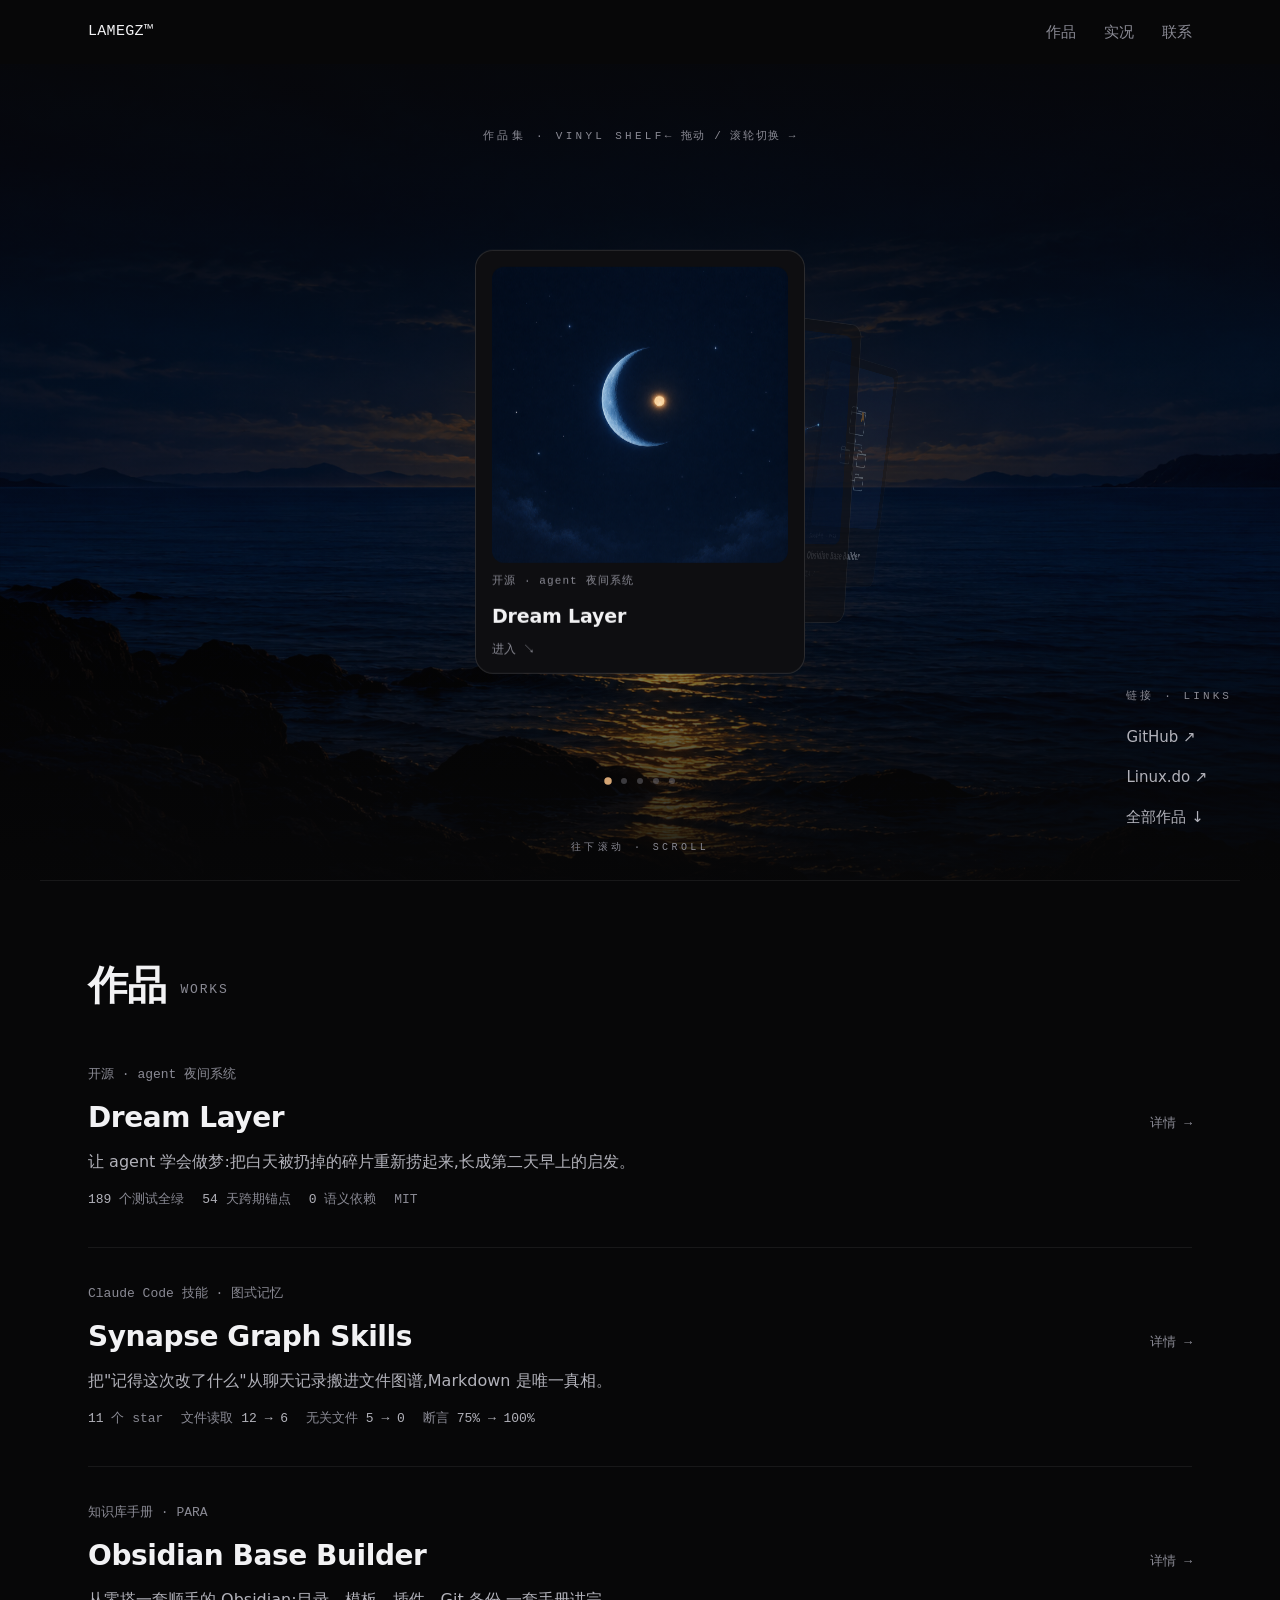
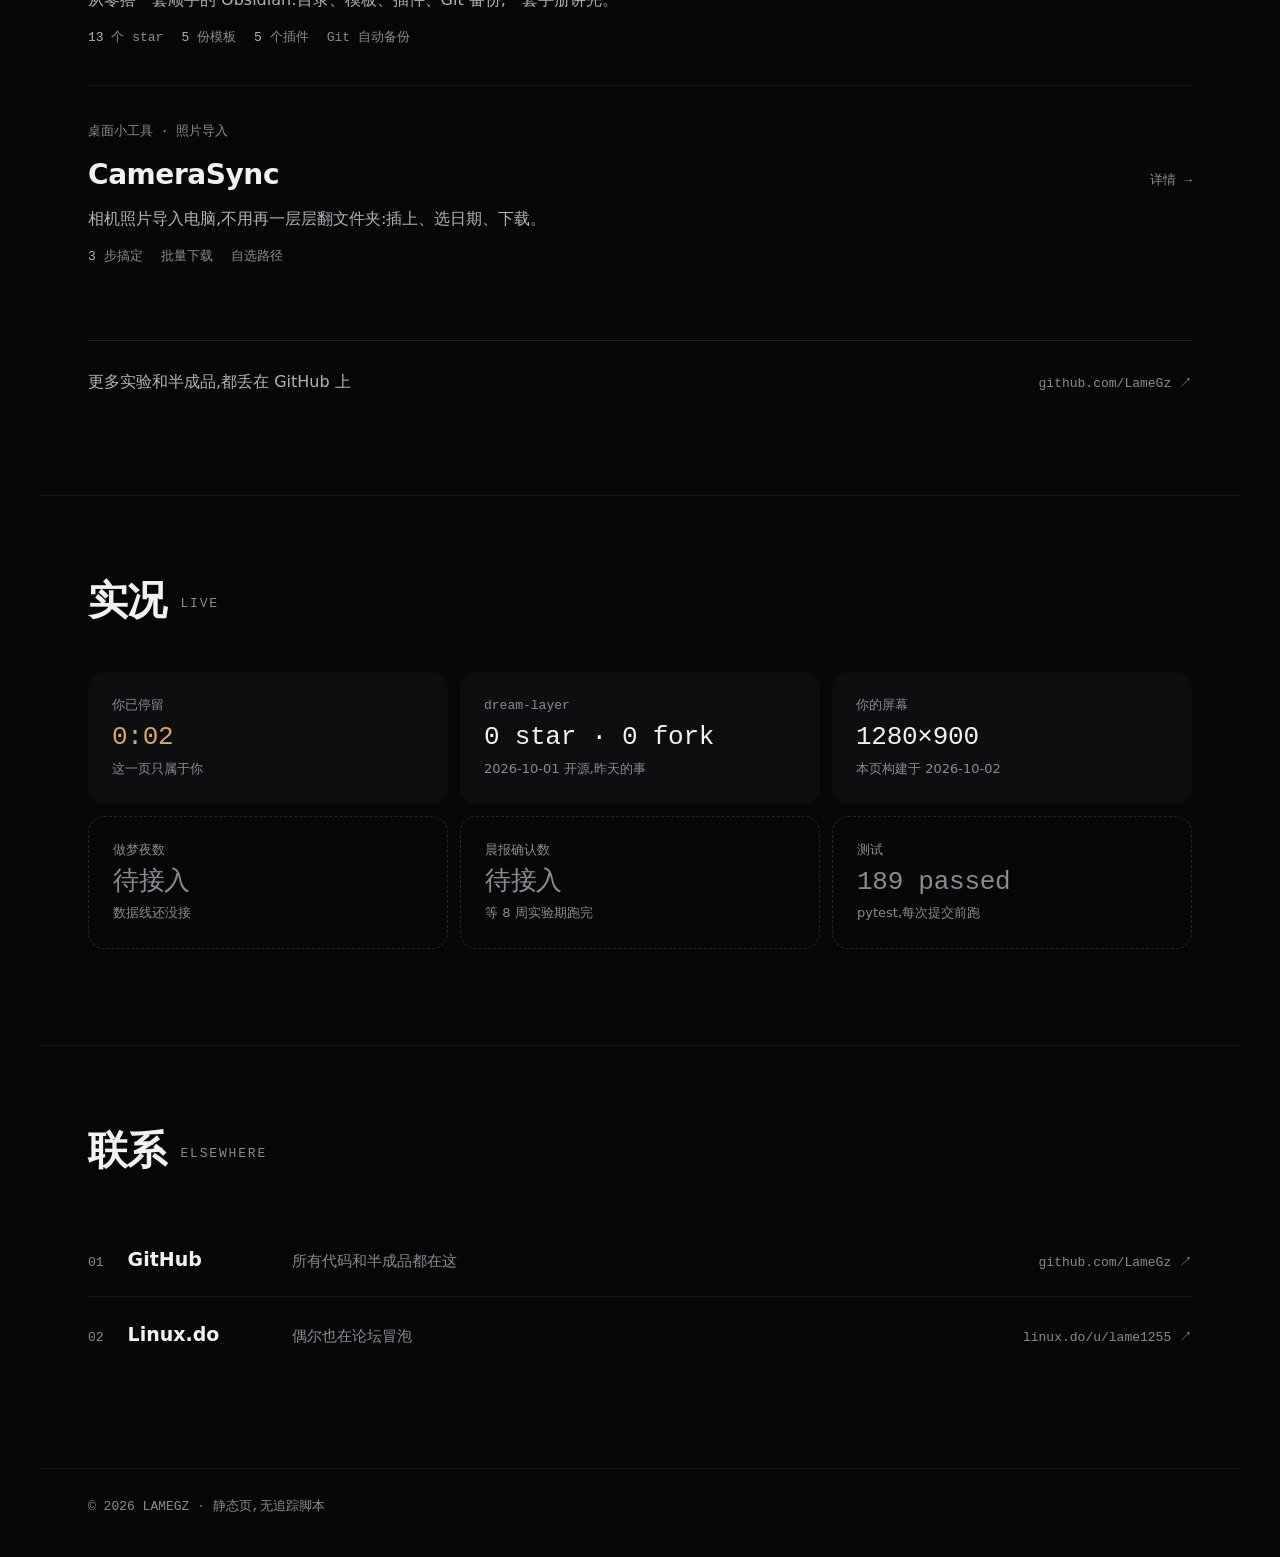
==== commit 2013f2ce: "site: sea-moon backdrop, bolder shelf tilt, blank next disc — gpt-image-2.5 covers hero backdrop: go" ====
--- a/site/index.html
+++ b/site/index.html
@@ -51,14 +51,18 @@
 .site-head nav a{font-size:15px;color:var(--lb-3);transition:color .22s var(--ease)}
 .site-head nav a:hover{color:var(--lb-1)}
 
-/* ===== Hero:碟片轮播 ===== */
+/* ===== Hero:海上生明月背景 + 碟片轮播 ===== */
 .hero-vinyl{position:relative;min-height:calc(100vh - 84px);display:flex;flex-direction:column;
-  justify-content:center;overflow:hidden;padding:8px 0 40px}
+  justify-content:center;overflow:hidden;padding:8px 0 40px;
+  background:
+    linear-gradient(180deg, rgba(7,7,8,.88) 0%, rgba(7,7,8,.42) 34%, rgba(7,7,8,.30) 62%, rgba(7,7,8,.92) 100%),
+    url("covers/seamoon.png") center 30%/cover no-repeat,
+    #070708}
 .vinyl-head{display:flex;justify-content:space-between;align-items:baseline;margin-bottom:4vh}
 .vh-eyebrow{font-size:11px;letter-spacing:.3em;color:var(--lb-3)}
 .vh-hint{font-size:11px;letter-spacing:.14em;color:var(--lb-3)}
-.vinyl-stage{position:relative;height:min(520px,62vh);outline:none;perspective:1600px}
-.disc{position:absolute;left:50%;top:50%;width:min(280px,58vw);aspect-ratio:280/360;
+.vinyl-stage{position:relative;height:min(560px,64vh);outline:none;perspective:1500px}
+.disc{position:absolute;left:50%;top:50%;width:min(330px,66vw);aspect-ratio:280/360;
   display:flex;flex-direction:column;gap:10px;padding:16px 16px 14px;
   background:var(--bg-2);border:1px solid var(--sep-strong);border-radius:18px;
   transform-style:preserve-3d;will-change:transform;cursor:pointer;text-decoration:none;color:inherit}
@@ -69,6 +73,8 @@
 .disc .d-name{font-size:19px;font-weight:600;letter-spacing:-.01em;color:var(--lb-1)}
 .disc .d-go{font-size:11.5px;color:var(--lb-3);transition:color .25s}
 .disc:hover .d-go{color:var(--accent)}
+.disc-soon .d-name.dim{color:var(--lb-3)}
+.disc-soon{border-style:dashed;background:rgba(14,14,17,.55);backdrop-filter:blur(4px)}
 .vinyl-dots{display:flex;justify-content:center;gap:10px;margin-top:4vh}
 .vinyl-dots i{width:6px;height:6px;border-radius:50%;background:var(--lb-3);opacity:.4;transition:all .3s}
 .vinyl-dots i.on{opacity:1;background:var(--accent);transform:scale(1.25)}
@@ -226,6 +232,18 @@
         <span class="d-name">CameraSync</span>
         <span class="d-go mono">进入 ↗</span>
       </a>
+      <a class="disc disc-soon" href="#works" role="option" aria-label="下一张唱片,敬请期待">
+        <span class="cover cover-soon" aria-hidden="true">
+          <svg viewBox="0 0 1024 1024"><rect width="1024" height="1024" fill="#0d1420"/>
+            <circle cx="512" cy="452" r="150" fill="none" stroke="#3a4a63" stroke-width="3" stroke-dasharray="10 12"/>
+            <circle cx="512" cy="452" r="16" fill="#3a4a63"/>
+            <path d="M 512 660 l 0 44 m -14 -30 l 14 30 l 14 -30" stroke="#d4a574" stroke-width="4" fill="none" stroke-linecap="round"/>
+          </svg>
+        </span>
+        <span class="d-cat mono">NEXT · 敬请期待</span>
+        <span class="d-name dim">下一张唱片</span>
+        <span class="d-go mono">正在录制 ♪</span>
+      </a>
     </div>
 
     <div class="vinyl-dots" id="vinylDots" aria-hidden="true"></div>
@@ -370,13 +388,15 @@
   var N=discs.length,cur=0;
   var isMobile=matchMedia("(max-width:820px)").matches;
 
-  /* 每个偏移量的落位:居中最大,两侧退后缩小旋转(唱片架景深感) */
+  /* 每个偏移量的落位:居中最大,两侧大幅倾斜退后(唱片斜插架上的景深) */
   function spot(off){
     var a=Math.abs(off),s=Math.sign(off)||1;
     if(isMobile){
-      return {x:off*62,y:a*16,z:-a*180,rotY:s*off*0+ (s*a*14),scale:Math.max(.6,1-a*.14),alpha:a>2.4?0:1-a*.32};
+      return {x:off*60,y:a*14,z:-a*170,rotY:s*Math.min(a*24,44),rotZ:s*Math.min(a*3,6),
+              scale:Math.max(.58,1-a*.14),alpha:a>2.4?0:1-a*.3};
     }
-    return {x:off*46,y:a*10,z:-a*260,rotY:s*Math.min(a*18,36),scale:Math.max(.62,1-a*.13),alpha:a>2.4?0:1-a*.34};
+    return {x:off*44,y:a*8,z:-a*280,rotY:s*Math.min(a*34,58),rotZ:s*Math.min(a*3.5,7),
+            scale:Math.max(.58,1-a*.13),alpha:a>2.4?0:1-a*.34};
   }
 
   /* dots */
@@ -393,12 +413,11 @@
         var off=i-cur,s=spot(off);
         gsap.to(el,{
           xPercent:-50,yPercent:-50,
-          x:s.x+"%",y:s.y,z:s.z,rotationY:s.rotY,
+          x:s.x+"%",y:s.y,z:s.z,rotationY:s.rotY,rotationZ:s.rotZ,
           scale:s.scale,autoAlpha:s.alpha,
           duration:animate?.75:0,ease:"power3.out",overwrite:"auto"
         });
         el.style.zIndex=N-Math.abs(off);
-        el.style.pointerEvents=off===0?"auto":"auto";
       });
       markDots();
     }
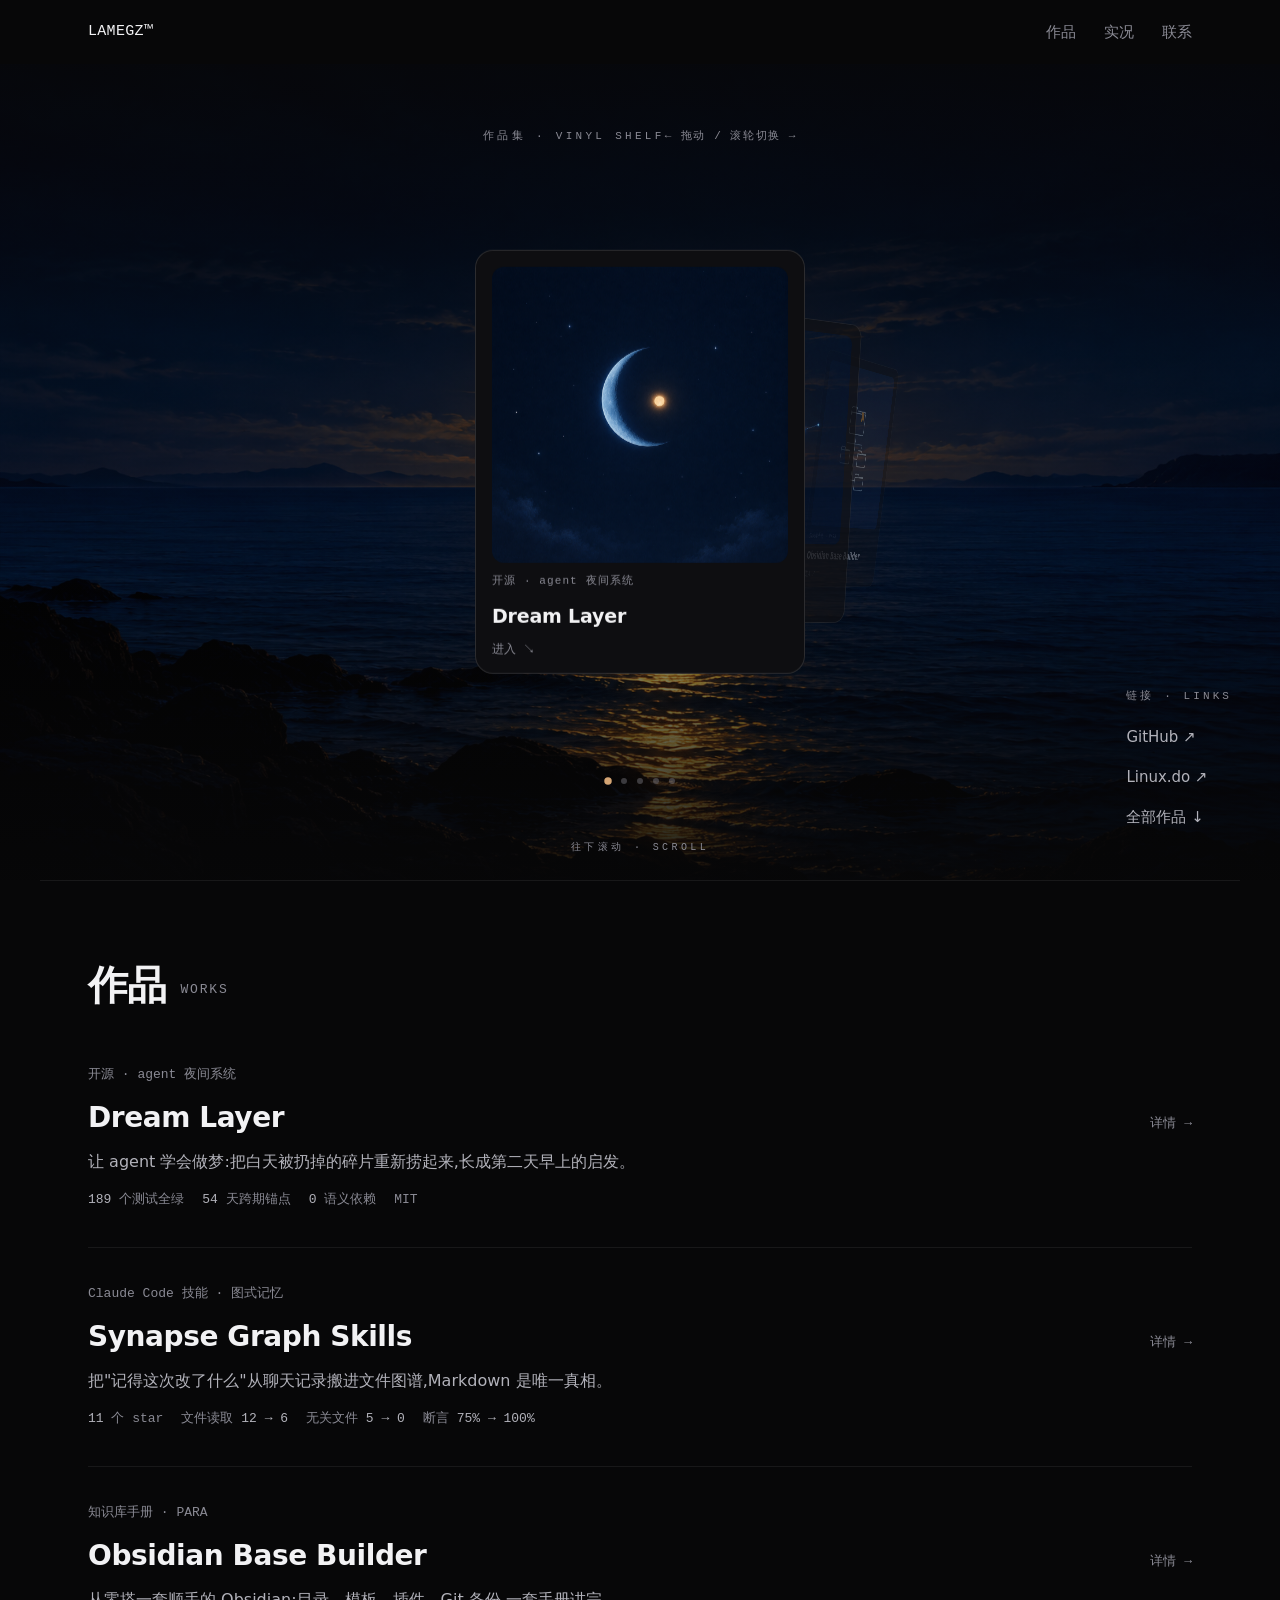
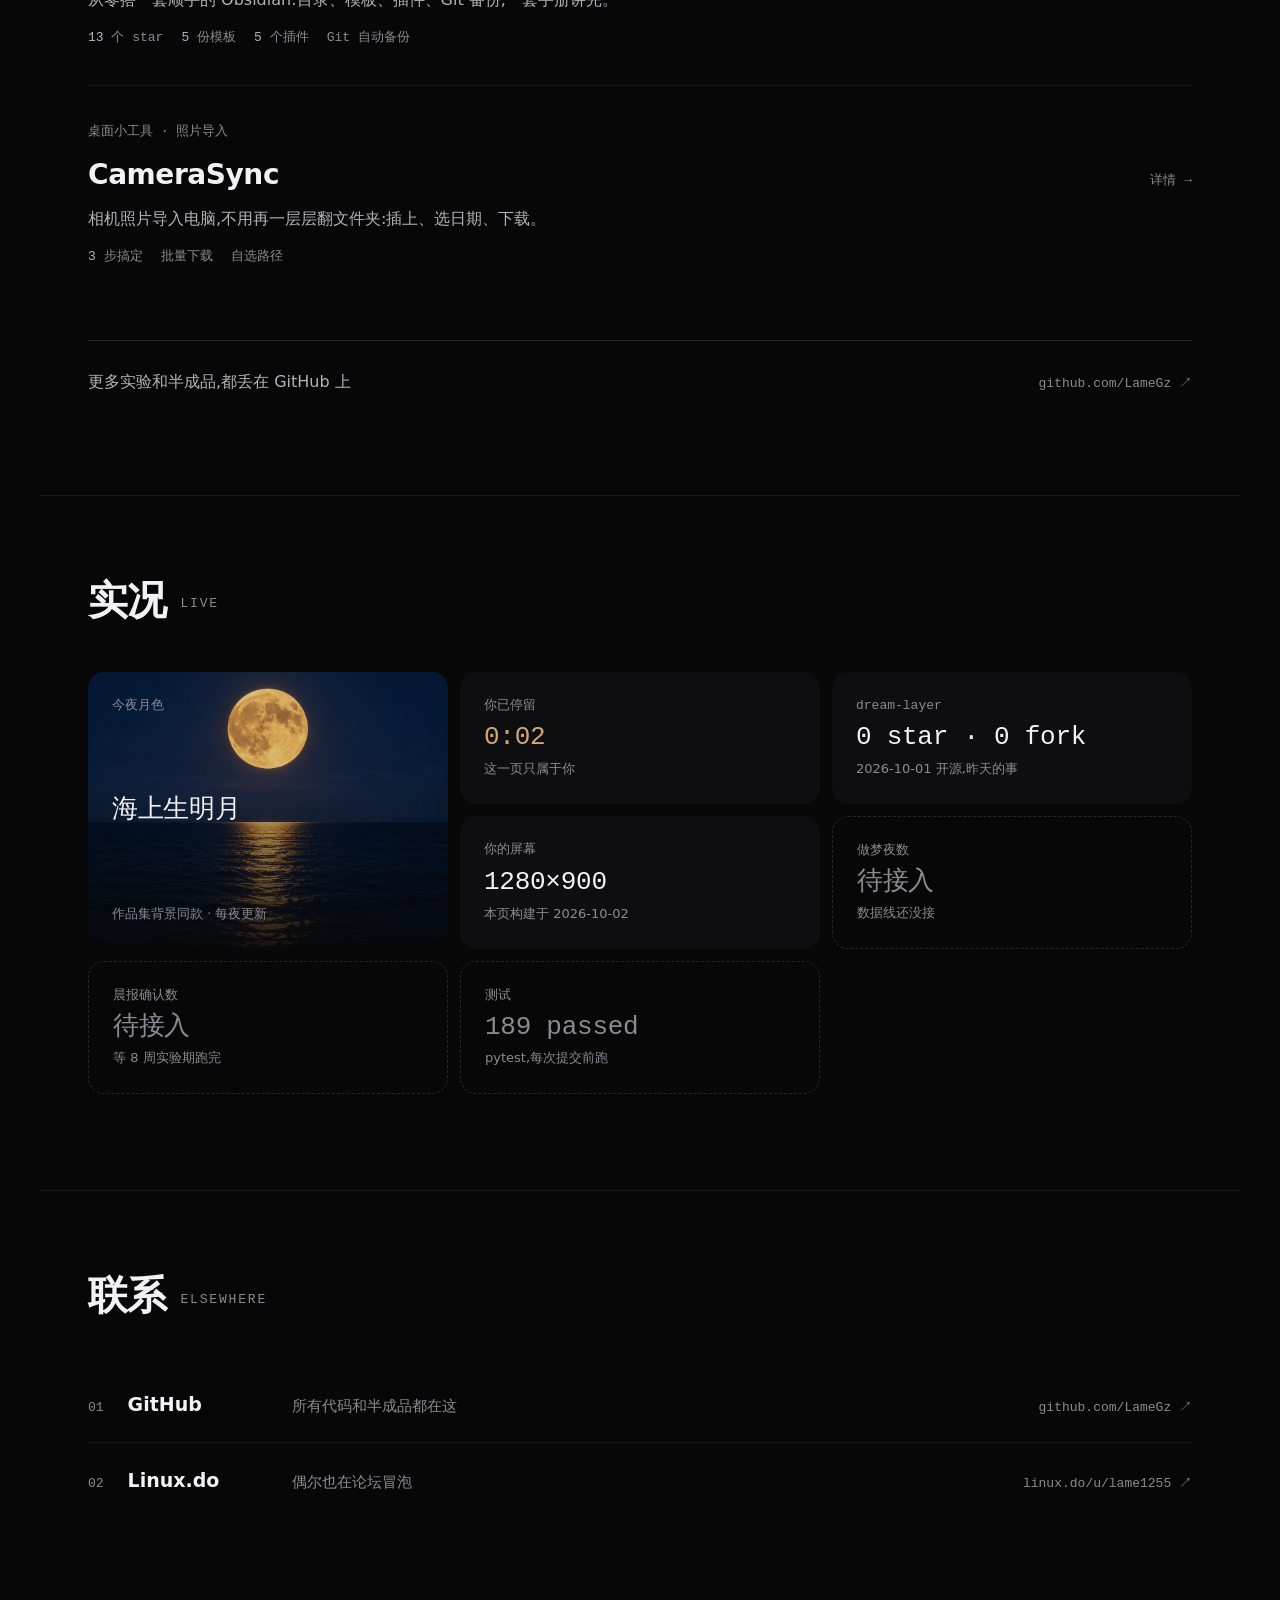
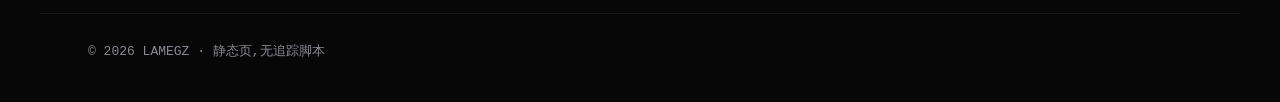
==== commit edd9e7ef: "site: hero art on every page via relay gpt-image-2.5 each work page gets its own seascape-hero: drea" ====
--- a/site/index.html
+++ b/site/index.html
@@ -312,6 +312,14 @@
   <section id="live" class="sec wrap">
     <h2>实况<small>LIVE</small></h2>
     <div class="live-grid">
+      <div class="cell cell-moon" style="grid-row:span 2;position:relative;overflow:hidden">
+        <img src="covers/live-moon.png" alt="海平线上的一轮金月"
+             style="position:absolute;inset:0;width:100%;height:100%;object-fit:cover;opacity:.85">
+        <div style="position:absolute;inset:0;background:linear-gradient(180deg,transparent 40%,rgba(7,7,8,.9))"></div>
+        <span class="lb" style="position:relative">今夜月色</span>
+        <span class="v" style="position:relative">海上生明月</span>
+        <span class="note" style="position:relative">作品集背景同款 · 每夜更新</span>
+      </div>
       <div class="cell is-live">
         <span class="lb">你已停留</span>
         <span class="v" id="dwell">0:00</span>
